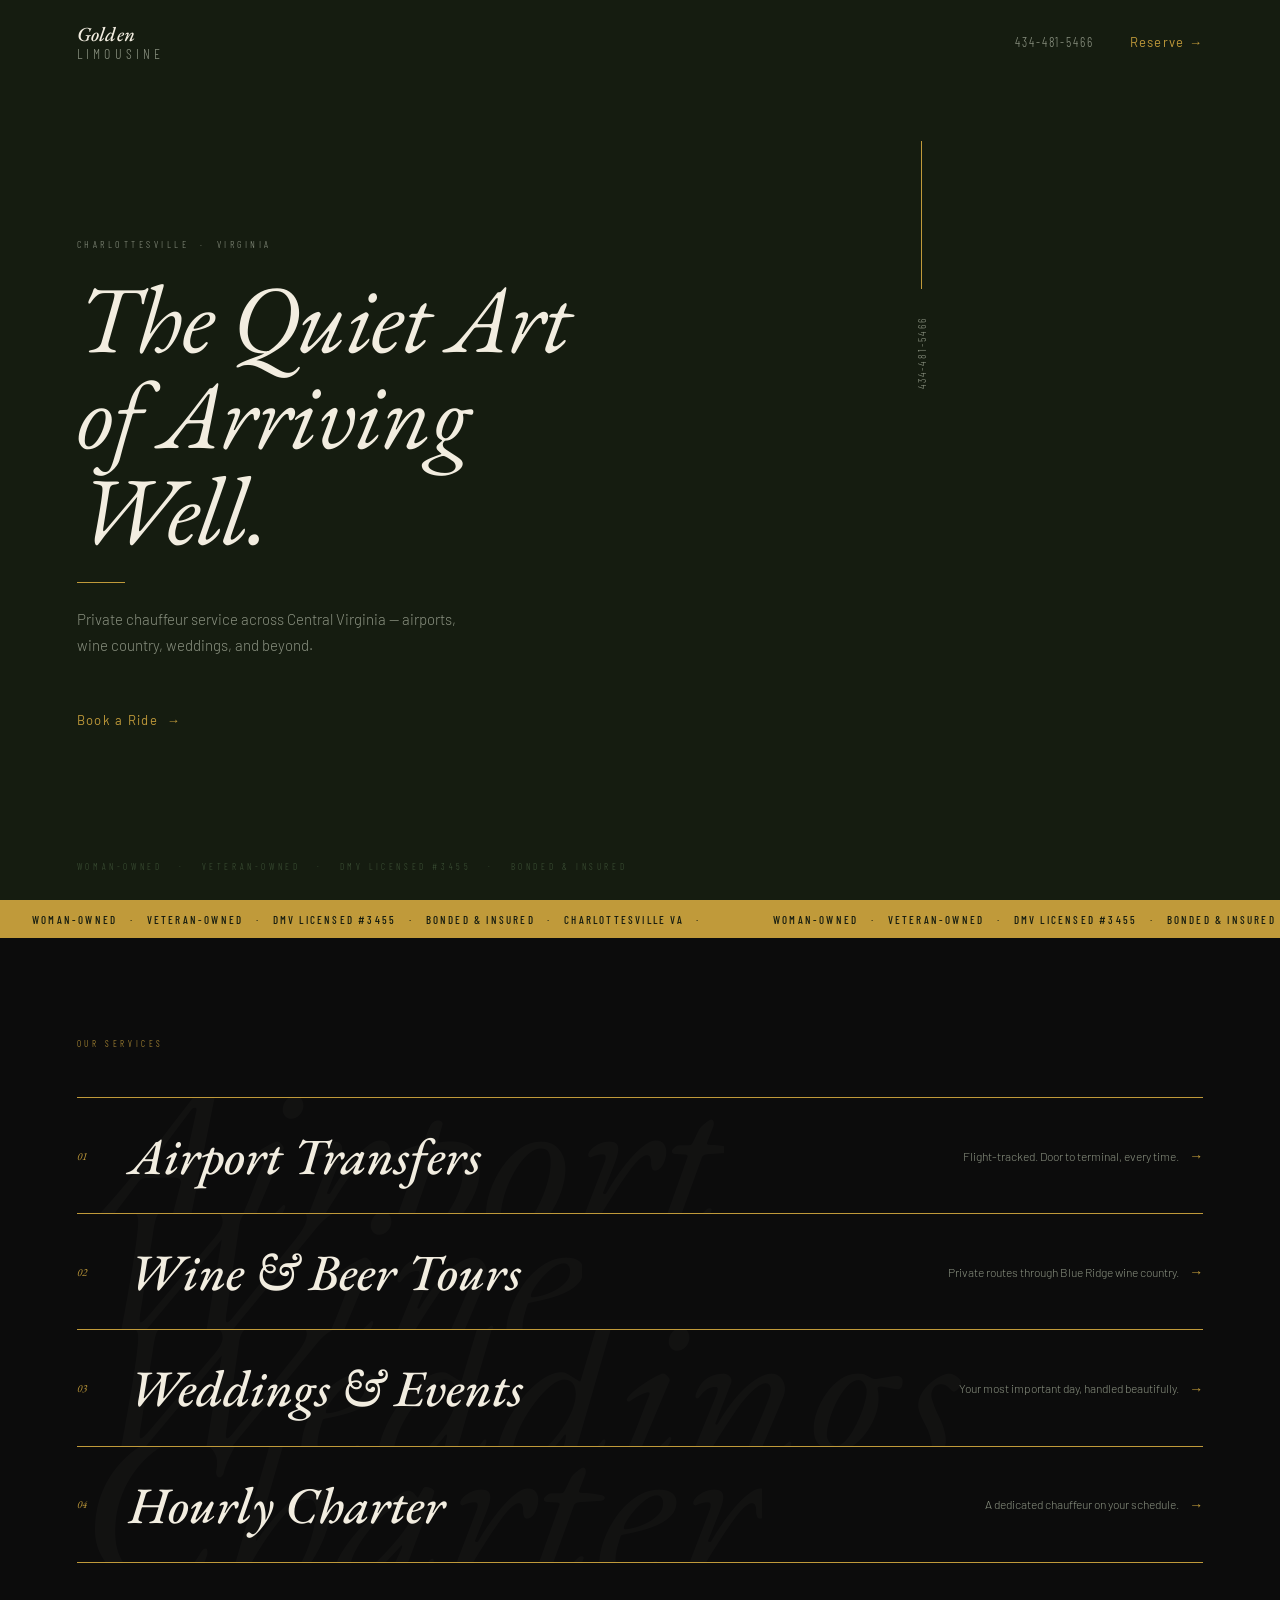
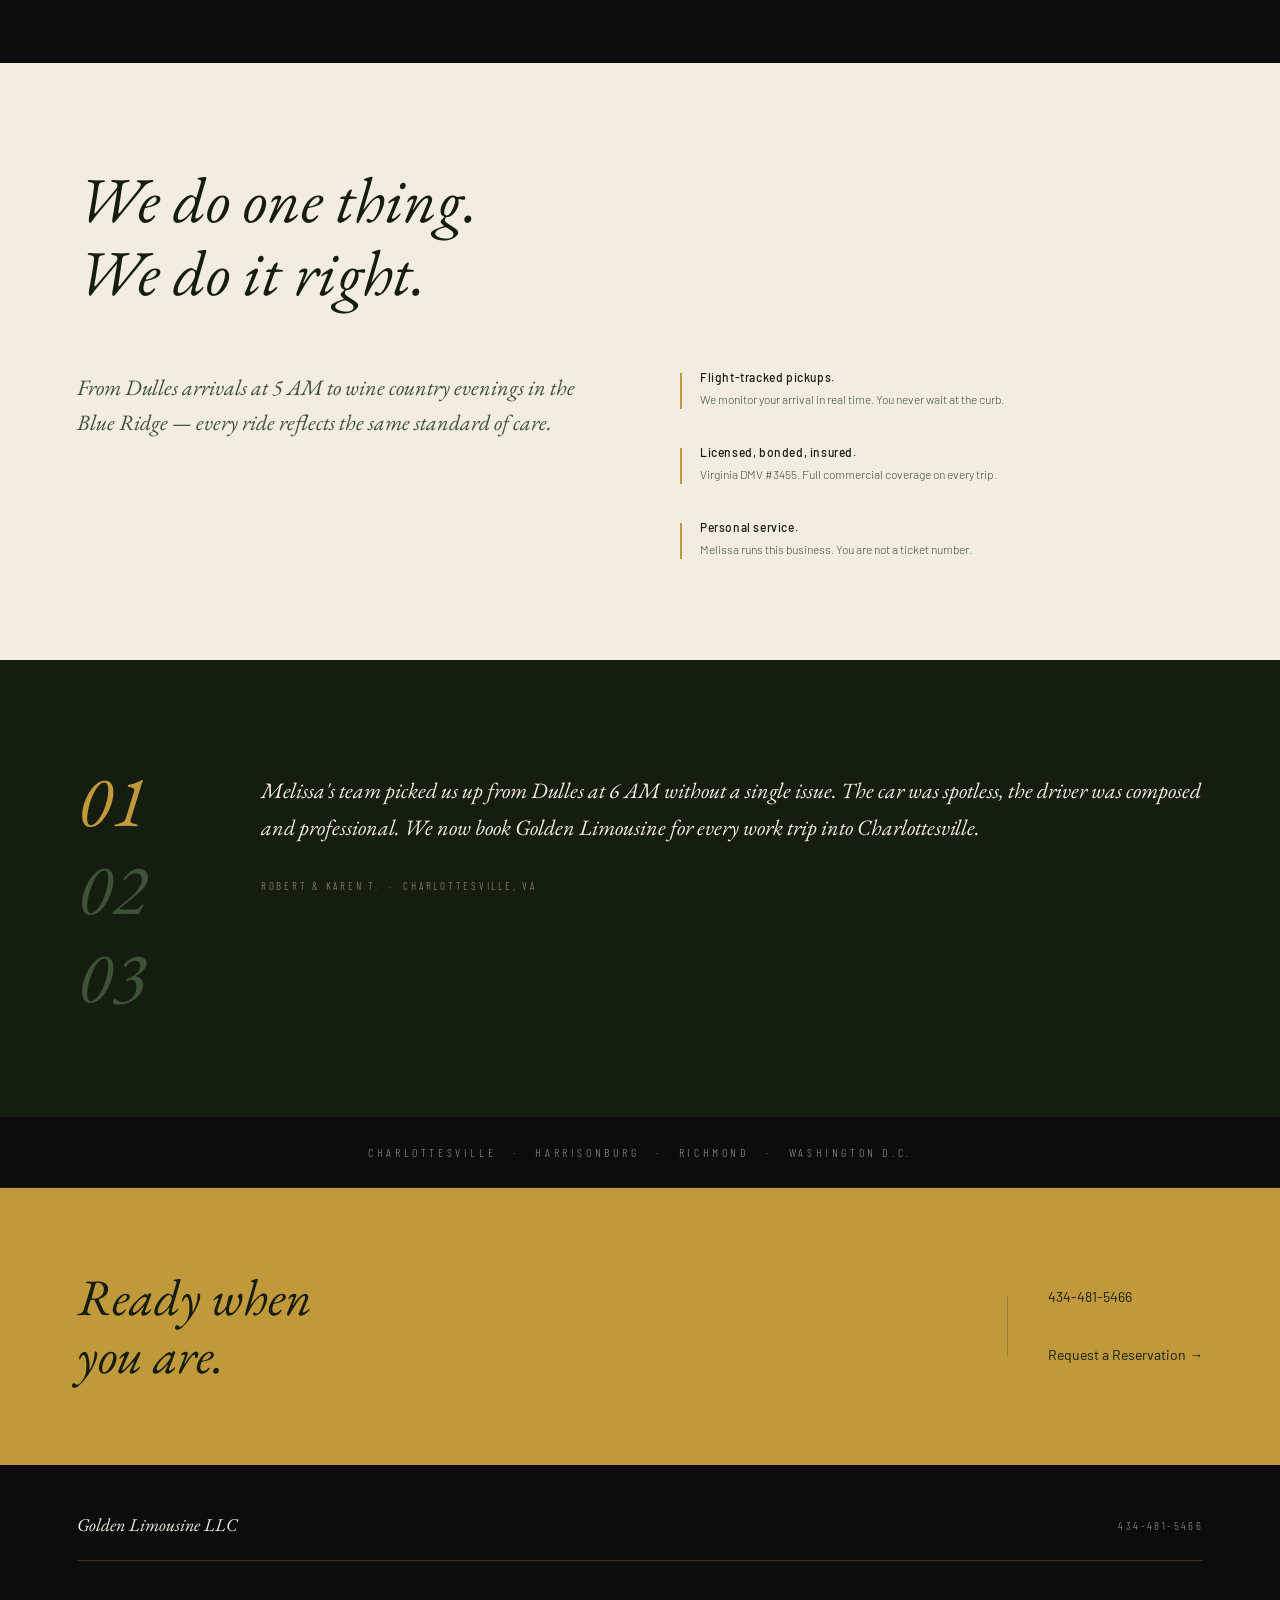
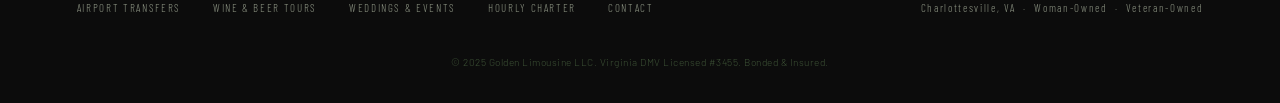
==== index.html @ 9f393f86 "Full redesign v3 - Golden Limousine LLC" ====
<!DOCTYPE html>
<html lang="en">
<head>
  <meta charset="UTF-8" />
  <meta name="viewport" content="width=device-width, initial-scale=1.0" />
  <title>Luxury Limousine & Chauffeur Service Charlottesville VA | Golden Limousine LLC</title>
  <meta name="description" content="Woman-owned, veteran-owned luxury chauffeur service in Charlottesville, VA. Airport transfers, wine tours, weddings & hourly charter. DMV Licensed #3455." />
  <link rel="preconnect" href="https://fonts.googleapis.com" />
  <link rel="preconnect" href="https://fonts.gstatic.com" crossorigin />
  <link href="https://fonts.googleapis.com/css2?family=EB+Garamond:ital,wght@0,400;0,500;1,400;1,500&family=Barlow:wght@300;400;500&family=Barlow+Condensed:wght@300;400;500&display=swap" rel="stylesheet" />
  <link rel="stylesheet" href="styles.css" />
  <script type="application/ld+json">
  {
    "@context": "https://schema.org",
    "@type": ["LocalBusiness", "LimousineService"],
    "name": "Golden Limousine LLC",
    "telephone": "+14344815466",
    "url": "https://thegoldenlimo.com",
    "address": {
      "@type": "PostalAddress",
      "addressLocality": "Charlottesville",
      "addressRegion": "VA",
      "addressCountry": "US"
    },
    "areaServed": ["Charlottesville VA", "Harrisonburg VA", "Richmond VA", "Washington DC"],
    "hasOfferCatalog": {
      "@type": "OfferCatalog",
      "name": "Chauffeur Services",
      "itemListElement": [
        {"@type": "Offer", "itemOffered": {"@type": "Service", "name": "Airport Transfers"}},
        {"@type": "Offer", "itemOffered": {"@type": "Service", "name": "Wine and Beer Tours"}},
        {"@type": "Offer", "itemOffered": {"@type": "Service", "name": "Wedding Transportation"}},
        {"@type": "Offer", "itemOffered": {"@type": "Service", "name": "Hourly Charter"}}
      ]
    },
    "priceRange": "$$",
    "description": "Woman-owned and veteran-owned luxury chauffeur service in Charlottesville, VA. Airport transfers, wine tours, weddings, and hourly charter across Central Virginia.",
    "openingHours": "Mo-Su 00:00-23:59"
  }
  </script>
  <script type="application/ld+json">
  {
    "@context": "https://schema.org",
    "@type": "FAQPage",
    "mainEntity": [
      {
        "@type": "Question",
        "name": "How much does a limo cost from Charlottesville to Dulles?",
        "acceptedAnswer": {
          "@type": "Answer",
          "text": "Golden Limousine offers flat-rate pricing on all airport transfers. Contact us at 434-481-5466 or submit a request online for a custom quote based on your pickup location and destination."
        }
      },
      {
        "@type": "Question",
        "name": "Does Golden Limousine track flights?",
        "acceptedAnswer": {
          "@type": "Answer",
          "text": "Yes. We monitor your flight in real time from departure to landing. If your flight is early, delayed, or rerouted, we adjust your pickup automatically — no call needed."
        }
      },
      {
        "@type": "Question",
        "name": "Is Golden Limousine woman-owned?",
        "acceptedAnswer": {
          "@type": "Answer",
          "text": "Yes. Golden Limousine LLC is owned and operated by Melissa Fielding of Charlottesville, VA. The business is also veteran-owned and holds Virginia DMV license #3455."
        }
      },
      {
        "@type": "Question",
        "name": "What airports does Golden Limousine serve near Charlottesville?",
        "acceptedAnswer": {
          "@type": "Answer",
          "text": "Golden Limousine serves CHO (Charlottesville-Albemarle), IAD (Washington Dulles International), DCA (Ronald Reagan Washington National), RIC (Richmond International), and BWI (Baltimore Washington International)."
        }
      }
    ]
  }
  </script>
</head>
<body>

<!-- NAV -->
<nav class="nav" id="nav">
  <a href="index.html" class="nav-wordmark">
    <span class="nav-word-gold">Golden</span>
    <span class="nav-word-sub">Limousine</span>
  </a>
  <div class="nav-right">
    <a href="tel:4344815466" class="nav-phone">434-481-5466</a>
    <a href="contact.html" class="nav-reserve">Reserve &rarr;</a>
  </div>
  <div class="hamburger" id="hamburger" aria-label="Open menu">
    <span></span><span></span>
  </div>
</nav>

<!-- MOBILE OVERLAY -->
<div class="mobile-overlay" id="mobile-overlay">
  <span class="mobile-close" id="mobile-close">Close</span>
  <div class="mobile-overlay-inner">
    <a href="index.html">Home</a>
    <a href="airport-transfers.html">Airport Transfers</a>
    <a href="wine-beer-tours.html">Wine &amp; Beer Tours</a>
    <a href="wedding-event.html">Weddings &amp; Events</a>
    <a href="hourly-charter.html">Hourly Charter</a>
    <a href="contact.html">Reserve</a>
  </div>
</div>

<!-- HERO -->
<section class="hero">
  <div class="hero-left">
    <p class="hero-eyebrow">Charlottesville &nbsp;&middot;&nbsp; Virginia</p>
    <h1>The Quiet Art<br/>of Arriving Well.</h1>
    <div class="hero-rule"></div>
    <p class="hero-sub">Private chauffeur service across Central Virginia — airports, wine country, weddings, and beyond.</p>
    <a href="contact.html" class="hero-cta">Book a Ride &nbsp;&rarr;</a>
  </div>
  <div class="hero-right">
    <div class="hero-right-line"></div>
    <span class="hero-right-phone">434-481-5466</span>
  </div>
  <div class="hero-bottom-strip">
    <p>Woman-Owned &nbsp;&nbsp;&middot;&nbsp;&nbsp; Veteran-Owned &nbsp;&nbsp;&middot;&nbsp;&nbsp; DMV Licensed #3455 &nbsp;&nbsp;&middot;&nbsp;&nbsp; Bonded &amp; Insured</p>
  </div>
</section>

<!-- MARQUEE -->
<div class="marquee" aria-hidden="true">
  <div class="marquee-track">
    <span>WOMAN-OWNED &nbsp;&nbsp;&middot;&nbsp;&nbsp; VETERAN-OWNED &nbsp;&nbsp;&middot;&nbsp;&nbsp; DMV LICENSED #3455 &nbsp;&nbsp;&middot;&nbsp;&nbsp; BONDED &amp; INSURED &nbsp;&nbsp;&middot;&nbsp;&nbsp; CHARLOTTESVILLE VA &nbsp;&nbsp;&middot;&nbsp;&nbsp;</span>
    <span>WOMAN-OWNED &nbsp;&nbsp;&middot;&nbsp;&nbsp; VETERAN-OWNED &nbsp;&nbsp;&middot;&nbsp;&nbsp; DMV LICENSED #3455 &nbsp;&nbsp;&middot;&nbsp;&nbsp; BONDED &amp; INSURED &nbsp;&nbsp;&middot;&nbsp;&nbsp; CHARLOTTESVILLE VA &nbsp;&nbsp;&middot;&nbsp;&nbsp;</span>
    <span>WOMAN-OWNED &nbsp;&nbsp;&middot;&nbsp;&nbsp; VETERAN-OWNED &nbsp;&nbsp;&middot;&nbsp;&nbsp; DMV LICENSED #3455 &nbsp;&nbsp;&middot;&nbsp;&nbsp; BONDED &amp; INSURED &nbsp;&nbsp;&middot;&nbsp;&nbsp; CHARLOTTESVILLE VA &nbsp;&nbsp;&middot;&nbsp;&nbsp;</span>
    <span>WOMAN-OWNED &nbsp;&nbsp;&middot;&nbsp;&nbsp; VETERAN-OWNED &nbsp;&nbsp;&middot;&nbsp;&nbsp; DMV LICENSED #3455 &nbsp;&nbsp;&middot;&nbsp;&nbsp; BONDED &amp; INSURED &nbsp;&nbsp;&middot;&nbsp;&nbsp; CHARLOTTESVILLE VA &nbsp;&nbsp;&middot;&nbsp;&nbsp;</span>
  </div>
</div>

<!-- SERVICES -->
<section class="services-section">
  <p class="services-label reveal">Our Services</p>
  <div class="services-list">
    <a href="airport-transfers.html" class="service-row reveal">
      <span class="service-watermark" aria-hidden="true">Airport</span>
      <div class="service-row-inner">
        <span class="service-num">01</span>
        <span class="service-name">Airport Transfers</span>
        <div class="service-row-right">
          <span class="service-desc">Flight-tracked. Door to terminal, every time.</span>
          <span class="service-arrow">&rarr;</span>
        </div>
      </div>
    </a>
    <a href="wine-beer-tours.html" class="service-row reveal reveal-d1">
      <span class="service-watermark" aria-hidden="true">Wine</span>
      <div class="service-row-inner">
        <span class="service-num">02</span>
        <span class="service-name">Wine &amp; Beer Tours</span>
        <div class="service-row-right">
          <span class="service-desc">Private routes through Blue Ridge wine country.</span>
          <span class="service-arrow">&rarr;</span>
        </div>
      </div>
    </a>
    <a href="wedding-event.html" class="service-row reveal reveal-d2">
      <span class="service-watermark" aria-hidden="true">Weddings</span>
      <div class="service-row-inner">
        <span class="service-num">03</span>
        <span class="service-name">Weddings &amp; Events</span>
        <div class="service-row-right">
          <span class="service-desc">Your most important day, handled beautifully.</span>
          <span class="service-arrow">&rarr;</span>
        </div>
      </div>
    </a>
    <a href="hourly-charter.html" class="service-row reveal reveal-d3">
      <span class="service-watermark" aria-hidden="true">Charter</span>
      <div class="service-row-inner">
        <span class="service-num">04</span>
        <span class="service-name">Hourly Charter</span>
        <div class="service-row-right">
          <span class="service-desc">A dedicated chauffeur on your schedule.</span>
          <span class="service-arrow">&rarr;</span>
        </div>
      </div>
    </a>
  </div>
</section>

<!-- PHILOSOPHY -->
<section class="philosophy-section">
  <h2 class="philosophy-heading reveal">We do one thing.<br/>We do it right.</h2>
  <div class="philosophy-grid">
    <p class="philosophy-quote reveal">
      From Dulles arrivals at 5 AM to wine country evenings in the Blue Ridge — every ride reflects the same standard of care.
    </p>
    <div class="philosophy-points">
      <div class="philosophy-point reveal">
        <div class="philosophy-point-line"></div>
        <div class="philosophy-point-text">
          <strong>Flight-tracked pickups.</strong>
          <p>We monitor your arrival in real time. You never wait at the curb.</p>
        </div>
      </div>
      <div class="philosophy-point reveal reveal-d1">
        <div class="philosophy-point-line"></div>
        <div class="philosophy-point-text">
          <strong>Licensed, bonded, insured.</strong>
          <p>Virginia DMV #3455. Full commercial coverage on every trip.</p>
        </div>
      </div>
      <div class="philosophy-point reveal reveal-d2">
        <div class="philosophy-point-line"></div>
        <div class="philosophy-point-text">
          <strong>Personal service.</strong>
          <p>Melissa runs this business. You are not a ticket number.</p>
        </div>
      </div>
    </div>
  </div>
</section>

<!-- TESTIMONIALS -->
<section class="testimonials-section">
  <div class="testimonials-inner">
    <div class="testimonials-tabs">
      <span class="t-tab active" data-idx="0">01</span>
      <span class="t-tab" data-idx="1">02</span>
      <span class="t-tab" data-idx="2">03</span>
    </div>
    <div class="testimonials-panel reveal">
      <div class="t-item">
        <p class="t-quote">Melissa's team picked us up from Dulles at 6 AM without a single issue. The car was spotless, the driver was composed and professional. We now book Golden Limousine for every work trip into Charlottesville.</p>
        <span class="t-author">Robert &amp; Karen T. &nbsp;&middot;&nbsp; Charlottesville, VA</span>
      </div>
      <div class="t-item">
        <p class="t-quote">We hired Golden Limousine for our entire wedding day. Every transfer ran exactly on time, the vehicle was immaculate, and Melissa handled every detail personally. Exactly the service our day deserved.</p>
        <span class="t-author">Sarah &amp; James M. &nbsp;&middot;&nbsp; Waynesboro, VA</span>
      </div>
      <div class="t-item">
        <p class="t-quote">Six of us spent a full Saturday touring the Blue Ridge wineries. Private vehicle, no one had to drive, and the route Melissa suggested was perfect. This is exactly how wine country should be experienced.</p>
        <span class="t-author">The Pemberton Group &nbsp;&middot;&nbsp; Richmond, VA</span>
      </div>
    </div>
  </div>
</section>

<!-- AREAS -->
<div class="areas-strip">
  <p>Charlottesville &nbsp;&nbsp;&middot;&nbsp;&nbsp; Harrisonburg &nbsp;&nbsp;&middot;&nbsp;&nbsp; Richmond &nbsp;&nbsp;&middot;&nbsp;&nbsp; Washington D.C.</p>
</div>

<!-- CTA -->
<div class="cta-section">
  <div class="cta-left reveal">
    <h2>Ready when<br/>you are.</h2>
  </div>
  <div class="cta-right reveal reveal-d1">
    <div class="cta-divider"></div>
    <div class="cta-right-links">
      <a href="tel:4344815466">434-481-5466</a>
      <a href="contact.html">Request a Reservation &rarr;</a>
    </div>
  </div>
</div>

<!-- FOOTER -->
<footer class="footer">
  <div class="footer-row-1">
    <a href="index.html" class="footer-wordmark">Golden Limousine LLC</a>
    <a href="tel:4344815466" class="footer-phone">434-481-5466</a>
  </div>
  <hr class="footer-hr" />
  <div class="footer-row-2">
    <nav class="footer-nav-links">
      <a href="airport-transfers.html">Airport Transfers</a>
      <a href="wine-beer-tours.html">Wine &amp; Beer Tours</a>
      <a href="wedding-event.html">Weddings &amp; Events</a>
      <a href="hourly-charter.html">Hourly Charter</a>
      <a href="contact.html">Contact</a>
    </nav>
    <span class="footer-cred">Charlottesville, VA &nbsp;&middot;&nbsp; Woman-Owned &nbsp;&middot;&nbsp; Veteran-Owned</span>
  </div>
  <div class="footer-row-3">
    <p>&copy; 2025 Golden Limousine LLC. Virginia DMV Licensed #3455. Bonded &amp; Insured.</p>
  </div>
</footer>

<script src="script.js"></script>
</body>
</html>
---- styles.css ----
@import url('https://fonts.googleapis.com/css2?family=EB+Garamond:ital,wght@0,400;0,500;1,400;1,500&family=Barlow:wght@300;400;500&family=Barlow+Condensed:wght@300;400;500&display=swap');

/* ─── Variables ─── */
:root {
  --forest: #151C10;
  --ink:    #0C0C0C;
  --cream:  #F2EDE0;
  --gold:   #C09A3A;
  --sage:   #3D5236;
  --mist:   #8A9180;
  --white:  #FAFAF7;
}

/* ─── Reset ─── */
*, *::before, *::after { box-sizing: border-box; margin: 0; padding: 0; }
html { font-size: 16px; scroll-behavior: smooth; }
body {
  background: var(--ink);
  color: var(--cream);
  font-family: 'Barlow', sans-serif;
  font-weight: 300;
  -webkit-font-smoothing: antialiased;
  overflow-x: hidden;
}
a { color: inherit; text-decoration: none; }
ul { list-style: none; }

/* ─── NAV ─── */
.nav {
  position: fixed;
  top: 0; left: 0; right: 0;
  z-index: 900;
  display: flex;
  align-items: center;
  justify-content: space-between;
  padding: 20px 6vw;
  background: transparent;
  transition: background 0.4s ease, box-shadow 0.4s ease;
}
.nav.scrolled {
  background: var(--forest);
  box-shadow: 0 1px 0 rgba(192,154,58,0.2);
}
.nav-wordmark {
  display: flex;
  flex-direction: column;
  line-height: 1;
  gap: 3px;
}
.nav-word-gold {
  font-family: 'EB Garamond', serif;
  font-style: italic;
  font-weight: 500;
  font-size: 20px;
  color: var(--cream);
  letter-spacing: 0.01em;
}
.nav-word-sub {
  font-family: 'Barlow Condensed', sans-serif;
  font-weight: 300;
  font-size: 14px;
  letter-spacing: 0.3em;
  color: var(--mist);
  text-transform: uppercase;
}
.nav-right {
  display: flex;
  align-items: center;
  gap: 36px;
}
.nav-phone {
  font-family: 'Barlow Condensed', sans-serif;
  font-weight: 300;
  font-size: 13px;
  letter-spacing: 0.15em;
  color: var(--mist);
  transition: color 0.3s;
}
.nav-phone:hover { color: var(--cream); }
.nav-reserve {
  font-family: 'Barlow', sans-serif;
  font-weight: 400;
  font-size: 13px;
  letter-spacing: 0.1em;
  color: var(--gold);
  transition: opacity 0.3s;
  min-height: 44px;
  display: flex;
  align-items: center;
}
.nav-reserve:hover { opacity: 0.75; }

/* Hamburger — 2 lines */
.hamburger {
  display: none;
  flex-direction: column;
  gap: 8px;
  cursor: pointer;
  width: 28px;
  padding: 10px 0;
}
.hamburger span {
  display: block;
  height: 1px;
  width: 28px;
  background: var(--gold);
  transition: all 0.4s ease;
}
.hamburger.open span:nth-child(1) { transform: translateY(4.5px) rotate(45deg); }
.hamburger.open span:nth-child(2) { transform: translateY(-4.5px) rotate(-45deg); }

/* Mobile overlay */
.mobile-overlay {
  display: none;
  position: fixed;
  inset: 0;
  background: var(--forest);
  z-index: 800;
  align-items: center;
  padding-left: 10%;
  opacity: 0;
  pointer-events: none;
  transition: opacity 0.4s ease;
}
.mobile-overlay.open {
  opacity: 1;
  pointer-events: all;
}
.mobile-overlay-inner {
  position: relative;
  display: flex;
  flex-direction: column;
  gap: 32px;
}
.mobile-overlay-inner::before {
  content: '';
  position: absolute;
  left: -24px;
  top: 0;
  width: 1px;
  height: 120px;
  background: var(--gold);
}
.mobile-overlay a {
  font-family: 'EB Garamond', serif;
  font-style: italic;
  font-weight: 400;
  font-size: 42px;
  color: var(--cream);
  line-height: 1;
  transition: color 0.3s;
  min-height: 44px;
  display: flex;
  align-items: center;
}
.mobile-overlay a:hover { color: var(--gold); }
.mobile-close {
  position: absolute;
  top: 24px;
  right: 6vw;
  font-family: 'Barlow Condensed', sans-serif;
  font-weight: 300;
  font-size: 11px;
  letter-spacing: 0.3em;
  color: var(--mist);
  text-transform: uppercase;
  cursor: pointer;
  transition: color 0.3s;
  min-height: 44px;
  display: flex;
  align-items: center;
  z-index: 1;
}
.mobile-close:hover { color: var(--cream); }

/* ─── HERO ─── */
.hero {
  display: grid;
  grid-template-columns: 1fr 1fr;
  grid-template-rows: 1fr auto 1fr;
  height: 100vh;
  padding: 0 6vw;
  background: var(--forest);
}

.hero-left {
  grid-column: 1;
  grid-row: 1 / 4;
  display: flex;
  flex-direction: column;
  justify-content: center;
  padding-top: 80px;
}
.hero-eyebrow {
  font-family: 'Barlow Condensed', sans-serif;
  font-weight: 300;
  font-size: 10px;
  letter-spacing: 0.35em;
  color: var(--mist);
  text-transform: uppercase;
  margin-bottom: 20px;
}
.hero h1 {
  font-family: 'EB Garamond', serif;
  font-style: italic;
  font-weight: 400;
  font-size: clamp(52px, 8vw, 96px);
  color: var(--cream);
  line-height: 1.0;
  letter-spacing: -0.01em;
}
.hero-rule {
  width: 48px;
  height: 1px;
  background: var(--gold);
  margin: 24px 0;
}
.hero-sub {
  font-family: 'Barlow', sans-serif;
  font-weight: 300;
  font-size: 15px;
  color: var(--mist);
  line-height: 1.7;
  max-width: 400px;
  margin-bottom: 40px;
}
.hero-cta {
  font-family: 'Barlow', sans-serif;
  font-weight: 400;
  font-size: 13px;
  color: var(--gold);
  letter-spacing: 0.1em;
  transition: opacity 0.3s;
  min-height: 44px;
  display: inline-flex;
  align-items: center;
  width: fit-content;
}
.hero-cta:hover { opacity: 0.7; }

.hero-right {
  grid-column: 2;
  grid-row: 1 / 3;
  display: flex;
  flex-direction: column;
  align-items: center;
  justify-content: center;
  gap: 28px;
  padding-top: 80px;
}
.hero-right-line {
  width: 1px;
  height: 40%;
  background: var(--gold);
  flex-shrink: 0;
}
.hero-right-phone {
  writing-mode: vertical-rl;
  transform: rotate(180deg);
  font-family: 'Barlow Condensed', sans-serif;
  font-weight: 300;
  font-size: 11px;
  letter-spacing: 0.2em;
  color: var(--mist);
}

.hero-bottom-strip {
  grid-column: 1 / 3;
  grid-row: 3;
  display: flex;
  align-items: flex-end;
  padding-bottom: 28px;
}
.hero-bottom-strip p {
  font-family: 'Barlow Condensed', sans-serif;
  font-weight: 300;
  font-size: 9px;
  letter-spacing: 0.4em;
  color: var(--sage);
  text-transform: uppercase;
}

/* ─── MARQUEE ─── */
.marquee {
  background: var(--gold);
  height: 38px;
  overflow: hidden;
  display: flex;
  align-items: center;
}
.marquee-track {
  display: flex;
  animation: marquee 22s linear infinite;
  width: max-content;
  align-items: center;
}
@keyframes marquee {
  from { transform: translateX(0); }
  to   { transform: translateX(-50%); }
}
.marquee-track span {
  font-family: 'Barlow Condensed', sans-serif;
  font-weight: 500;
  font-size: 11px;
  letter-spacing: 0.2em;
  color: var(--forest);
  white-space: nowrap;
  padding: 0 32px;
}

/* ─── SERVICES SECTION ─── */
.services-section {
  background: var(--ink);
  padding: 100px 6vw;
  position: relative;
}
.services-label {
  font-family: 'Barlow Condensed', sans-serif;
  font-weight: 300;
  font-size: 9px;
  letter-spacing: 0.4em;
  color: var(--gold);
  text-transform: uppercase;
  margin-bottom: 48px;
}
.services-list {
  position: relative;
}
.service-row {
  display: flex;
  align-items: center;
  gap: 32px;
  padding: 32px 0;
  border-top: 1px solid var(--gold);
  position: relative;
  overflow: hidden;
  cursor: pointer;
  text-decoration: none;
  transition: background 0.3s ease;
}
.service-row:last-child { border-bottom: 1px solid var(--gold); }
.service-row:hover { background: rgba(192,154,58,0.04); }
.service-row:hover .service-name { transform: translateX(8px); }

.service-watermark {
  position: absolute;
  left: 0;
  top: 50%;
  transform: translateY(-50%);
  font-family: 'EB Garamond', serif;
  font-style: italic;
  font-size: 18vw;
  color: var(--cream);
  opacity: 0.025;
  pointer-events: none;
  z-index: 0;
  white-space: nowrap;
  overflow: hidden;
  line-height: 1;
  user-select: none;
}
.service-row-inner {
  display: flex;
  align-items: center;
  gap: 32px;
  width: 100%;
  position: relative;
  z-index: 1;
}
.service-num {
  font-family: 'EB Garamond', serif;
  font-style: italic;
  font-weight: 400;
  font-size: 11px;
  color: var(--gold);
  flex-shrink: 0;
  width: 20px;
}
.service-name {
  font-family: 'EB Garamond', serif;
  font-style: italic;
  font-weight: 500;
  font-size: clamp(28px, 4vw, 52px);
  color: var(--cream);
  flex: 1;
  transition: transform 0.3s ease;
  line-height: 1;
}
.service-row-right {
  display: flex;
  align-items: center;
  gap: 10px;
  flex-shrink: 0;
  max-width: 260px;
}
.service-desc {
  font-family: 'Barlow', sans-serif;
  font-weight: 300;
  font-size: 12px;
  color: var(--mist);
  line-height: 1.5;
  text-align: right;
}
.service-arrow {
  color: var(--gold);
  font-size: 14px;
  flex-shrink: 0;
}

/* ─── PHILOSOPHY ─── */
.philosophy-section {
  background: var(--cream);
  padding: 100px 6vw;
}
.philosophy-heading {
  font-family: 'EB Garamond', serif;
  font-style: italic;
  font-weight: 400;
  font-size: clamp(36px, 5vw, 64px);
  color: var(--forest);
  line-height: 1.15;
  margin-bottom: 60px;
}
.philosophy-grid {
  display: grid;
  grid-template-columns: 1fr 1fr;
  gap: 80px;
  align-items: start;
}
.philosophy-quote {
  font-family: 'EB Garamond', serif;
  font-style: italic;
  font-weight: 400;
  font-size: 22px;
  color: var(--sage);
  line-height: 1.6;
}
.philosophy-points {
  display: flex;
  flex-direction: column;
  gap: 36px;
}
.philosophy-point {
  display: flex;
  gap: 18px;
  align-items: flex-start;
}
.philosophy-point-line {
  width: 2px;
  height: 36px;
  background: var(--gold);
  flex-shrink: 0;
  margin-top: 3px;
}
.philosophy-point-text strong {
  display: block;
  font-family: 'Barlow', sans-serif;
  font-weight: 500;
  font-size: 12px;
  letter-spacing: 0.05em;
  color: var(--forest);
  margin-bottom: 6px;
}
.philosophy-point-text p {
  font-family: 'Barlow', sans-serif;
  font-weight: 300;
  font-size: 12px;
  color: var(--sage);
  line-height: 1.6;
}

/* ─── TESTIMONIALS ─── */
.testimonials-section {
  background: var(--forest);
  padding: 100px 6vw;
}
.testimonials-inner {
  display: grid;
  grid-template-columns: 120px 1fr;
  gap: 64px;
  align-items: start;
}
.testimonials-tabs {
  display: flex;
  flex-direction: column;
  gap: 8px;
}
.t-tab {
  font-family: 'EB Garamond', serif;
  font-style: italic;
  font-weight: 400;
  font-size: 72px;
  color: var(--sage);
  line-height: 1;
  cursor: pointer;
  transition: color 0.3s ease;
  padding: 4px 0;
  min-height: 44px;
  display: flex;
  align-items: center;
}
.t-tab.active { color: var(--gold); }
.t-tab:hover { color: var(--gold); }
.testimonials-panel {
  padding-top: 12px;
}
.t-item {
  display: none;
  opacity: 0;
  transition: opacity 0.5s ease;
}
.t-item.active {
  display: block;
  opacity: 1;
}
.t-quote {
  font-family: 'EB Garamond', serif;
  font-style: italic;
  font-weight: 400;
  font-size: 22px;
  color: var(--cream);
  line-height: 1.7;
  margin-bottom: 28px;
}
.t-author {
  font-family: 'Barlow Condensed', sans-serif;
  font-weight: 300;
  font-size: 11px;
  letter-spacing: 0.25em;
  color: var(--mist);
  text-transform: uppercase;
}

/* ─── AREAS STRIP ─── */
.areas-strip {
  background: var(--ink);
  padding: 28px 0;
  text-align: center;
  border-top: 1px solid rgba(192,154,58,0.1);
  border-bottom: 1px solid rgba(192,154,58,0.1);
}
.areas-strip p {
  font-family: 'Barlow Condensed', sans-serif;
  font-weight: 300;
  font-size: 12px;
  letter-spacing: 0.3em;
  color: var(--mist);
  text-transform: uppercase;
}

/* ─── CTA SECTION ─── */
.cta-section {
  background: var(--gold);
  padding: 80px 6vw;
  display: flex;
  align-items: center;
  justify-content: space-between;
  gap: 60px;
}
.cta-left h2 {
  font-family: 'EB Garamond', serif;
  font-style: italic;
  font-weight: 400;
  font-size: clamp(32px, 4vw, 56px);
  color: var(--forest);
  line-height: 1.15;
}
.cta-right {
  display: flex;
  align-items: center;
  gap: 40px;
  flex-shrink: 0;
}
.cta-divider {
  width: 1px;
  height: 60px;
  background: var(--forest);
  opacity: 0.2;
  flex-shrink: 0;
}
.cta-right-links {
  display: flex;
  flex-direction: column;
  gap: 14px;
}
.cta-right-links a {
  font-family: 'Barlow', sans-serif;
  font-weight: 400;
  font-size: 14px;
  color: var(--forest);
  line-height: 1;
  transition: opacity 0.3s;
  min-height: 44px;
  display: flex;
  align-items: center;
}
.cta-right-links a:hover { opacity: 0.65; }

/* ─── FOOTER ─── */
.footer {
  background: var(--ink);
  padding: 48px 6vw 32px;
}
.footer-row-1 {
  display: flex;
  align-items: center;
  justify-content: space-between;
  margin-bottom: 24px;
}
.footer-wordmark {
  font-family: 'EB Garamond', serif;
  font-style: italic;
  font-weight: 400;
  font-size: 18px;
  color: var(--cream);
}
.footer-phone {
  font-family: 'Barlow Condensed', sans-serif;
  font-weight: 300;
  font-size: 12px;
  letter-spacing: 0.2em;
  color: var(--mist);
  transition: color 0.3s;
}
.footer-phone:hover { color: var(--cream); }
.footer-hr {
  border: none;
  border-top: 1px solid rgba(192,154,58,0.25);
  margin-bottom: 24px;
}
.footer-row-2 {
  display: flex;
  align-items: center;
  justify-content: space-between;
  margin-bottom: 24px;
  flex-wrap: wrap;
  gap: 16px;
}
.footer-nav-links {
  display: flex;
  gap: 32px;
  flex-wrap: wrap;
}
.footer-nav-links a {
  font-family: 'Barlow Condensed', sans-serif;
  font-weight: 300;
  font-size: 11px;
  letter-spacing: 0.15em;
  color: var(--mist);
  text-transform: uppercase;
  transition: color 0.3s;
  min-height: 44px;
  display: flex;
  align-items: center;
}
.footer-nav-links a:hover { color: var(--cream); }
.footer-cred {
  font-family: 'Barlow Condensed', sans-serif;
  font-weight: 300;
  font-size: 11px;
  letter-spacing: 0.15em;
  color: var(--mist);
  text-align: right;
}
.footer-row-3 {
  text-align: center;
}
.footer-row-3 p {
  font-family: 'Barlow', sans-serif;
  font-weight: 300;
  font-size: 10px;
  color: var(--sage);
  letter-spacing: 0.05em;
  line-height: 1.8;
}

/* ─── SCROLL REVEAL ─── */
.reveal {
  opacity: 0;
  transform: translateY(24px);
  transition: opacity 0.7s ease, transform 0.7s ease;
}
.reveal.visible {
  opacity: 1;
  transform: translateY(0);
}
.reveal-d1 { transition-delay: 0.1s; }
.reveal-d2 { transition-delay: 0.2s; }
.reveal-d3 { transition-delay: 0.3s; }

/* ─── PAGE HERO (interior pages) ─── */
.page-hero {
  background: var(--forest);
  height: 50vh;
  min-height: 360px;
  display: flex;
  align-items: flex-end;
  padding: 0 6vw 64px;
  position: relative;
  overflow: hidden;
}
.page-hero::after {
  content: '';
  position: absolute;
  bottom: 0;
  left: 6vw;
  width: 48px;
  height: 1px;
  background: var(--gold);
}
.page-hero-inner {
  position: relative;
  z-index: 1;
}
.page-hero-eyebrow {
  font-family: 'Barlow Condensed', sans-serif;
  font-weight: 300;
  font-size: 10px;
  letter-spacing: 0.35em;
  color: var(--gold);
  text-transform: uppercase;
  margin-bottom: 16px;
}
.page-hero h1 {
  font-family: 'EB Garamond', serif;
  font-style: italic;
  font-weight: 400;
  font-size: clamp(42px, 6vw, 80px);
  color: var(--cream);
  line-height: 1.05;
  max-width: 780px;
}

/* ─── INTERIOR BODY ─── */
.interior-body {
  background: var(--white);
  padding: 80px 6vw;
}
.interior-grid {
  display: grid;
  grid-template-columns: 1fr 340px;
  gap: 80px;
  align-items: start;
}
.interior-content h2 {
  font-family: 'EB Garamond', serif;
  font-style: italic;
  font-weight: 400;
  font-size: clamp(28px, 3vw, 40px);
  color: var(--forest);
  margin-bottom: 24px;
  line-height: 1.2;
}
.interior-content p {
  font-family: 'Barlow', sans-serif;
  font-weight: 300;
  font-size: 15px;
  color: var(--sage);
  line-height: 1.8;
  margin-bottom: 20px;
}
.interior-content ul {
  margin-top: 28px;
  display: flex;
  flex-direction: column;
  gap: 0;
}
.interior-content ul li {
  font-family: 'Barlow', sans-serif;
  font-weight: 300;
  font-size: 14px;
  color: var(--sage);
  line-height: 1.7;
  padding: 12px 0;
  border-bottom: 1px solid rgba(61,82,54,0.12);
  padding-left: 16px;
  position: relative;
}
.interior-content ul li::before {
  content: '—';
  color: var(--gold);
  position: absolute;
  left: 0;
  font-size: 12px;
}

/* Inquiry box */
.inquiry-box {
  border-left: 2px solid var(--gold);
  padding: 36px 32px;
  background: var(--forest);
  position: sticky;
  top: 100px;
}
.inquiry-box-label {
  font-family: 'Barlow Condensed', sans-serif;
  font-weight: 300;
  font-size: 9px;
  letter-spacing: 0.4em;
  color: var(--gold);
  text-transform: uppercase;
  margin-bottom: 20px;
}
.inquiry-box h3 {
  font-family: 'EB Garamond', serif;
  font-style: italic;
  font-weight: 400;
  font-size: 28px;
  color: var(--cream);
  line-height: 1.25;
  margin-bottom: 16px;
}
.inquiry-box p {
  font-family: 'Barlow', sans-serif;
  font-weight: 300;
  font-size: 13px;
  color: var(--mist);
  line-height: 1.7;
  margin-bottom: 28px;
}
.inquiry-phone {
  display: block;
  font-family: 'EB Garamond', serif;
  font-style: italic;
  font-size: 22px;
  color: var(--cream);
  margin-bottom: 16px;
  transition: color 0.3s;
}
.inquiry-phone:hover { color: var(--gold); }
.inquiry-link {
  display: inline-block;
  font-family: 'Barlow Condensed', sans-serif;
  font-weight: 400;
  font-size: 11px;
  letter-spacing: 0.25em;
  text-transform: uppercase;
  color: var(--gold);
  transition: opacity 0.3s;
  min-height: 44px;
  line-height: 44px;
}
.inquiry-link:hover { opacity: 0.7; }

/* ─── AIRPORTS TABLE ─── */
.airports-table {
  margin-top: 40px;
  width: 100%;
}
.airports-table-header {
  font-family: 'Barlow Condensed', sans-serif;
  font-weight: 300;
  font-size: 9px;
  letter-spacing: 0.4em;
  text-transform: uppercase;
  color: var(--gold);
  margin-bottom: 16px;
}
.airport-row {
  display: flex;
  align-items: baseline;
  gap: 20px;
  padding: 14px 0;
  border-bottom: 1px solid rgba(61,82,54,0.12);
}
.airport-code {
  font-family: 'Barlow Condensed', sans-serif;
  font-weight: 500;
  font-size: 15px;
  color: var(--forest);
  flex-shrink: 0;
  width: 44px;
  letter-spacing: 0.08em;
}
.airport-name {
  font-family: 'Barlow', sans-serif;
  font-weight: 400;
  font-size: 14px;
  color: var(--sage);
  flex: 1;
}
.airport-note {
  font-family: 'Barlow', sans-serif;
  font-weight: 300;
  font-size: 12px;
  color: var(--mist);
  text-align: right;
}

/* ─── CONTACT PAGE ─── */
.contact-page {
  background: var(--ink);
  padding: 120px 6vw 80px;
  min-height: 100vh;
  display: grid;
  grid-template-columns: 1fr 1.1fr;
  gap: 100px;
  align-items: start;
}
.contact-left h1 {
  font-family: 'EB Garamond', serif;
  font-style: italic;
  font-weight: 500;
  font-size: clamp(32px, 4vw, 56px);
  color: var(--cream);
  line-height: 1.2;
  margin-bottom: 28px;
}
.contact-phone-block {
  margin-bottom: 12px;
}
.contact-phone-num {
  font-family: 'EB Garamond', serif;
  font-style: italic;
  font-size: 28px;
  color: var(--cream);
  display: block;
  margin-bottom: 8px;
  transition: color 0.3s;
}
.contact-phone-num:hover { color: var(--gold); }
.contact-response {
  font-family: 'Barlow', sans-serif;
  font-weight: 300;
  font-size: 13px;
  color: var(--mist);
  line-height: 1.7;
  max-width: 340px;
}
.contact-details-block {
  margin-top: 48px;
  display: flex;
  flex-direction: column;
  gap: 24px;
}
.contact-detail-item strong {
  display: block;
  font-family: 'Barlow Condensed', sans-serif;
  font-weight: 400;
  font-size: 9px;
  letter-spacing: 0.35em;
  text-transform: uppercase;
  color: var(--gold);
  margin-bottom: 6px;
}
.contact-detail-item span {
  font-family: 'Barlow', sans-serif;
  font-weight: 300;
  font-size: 13px;
  color: var(--mist);
  line-height: 1.6;
}

/* Form */
.contact-form-wrap {
  padding-top: 8px;
}
.form-label-eyebrow {
  font-family: 'Barlow Condensed', sans-serif;
  font-weight: 300;
  font-size: 9px;
  letter-spacing: 0.4em;
  text-transform: uppercase;
  color: var(--gold);
  margin-bottom: 40px;
  display: block;
}
.form-group {
  margin-bottom: 28px;
}
.form-group label {
  display: block;
  font-family: 'Barlow Condensed', sans-serif;
  font-weight: 300;
  font-size: 9px;
  letter-spacing: 0.3em;
  text-transform: uppercase;
  color: var(--mist);
  margin-bottom: 10px;
}
.form-field {
  background: transparent;
  border: none;
  border-bottom: 1px solid rgba(138,145,128,0.4);
  color: var(--cream);
  font-family: 'Barlow', sans-serif;
  font-weight: 300;
  font-size: 14px;
  padding: 12px 0;
  width: 100%;
  outline: none;
  transition: border-color 0.3s ease;
  -webkit-appearance: none;
  appearance: none;
  border-radius: 0;
}
.form-field:focus { border-bottom-color: var(--gold); }
.form-field::placeholder { color: rgba(138,145,128,0.4); }
select.form-field {
  background-image: url("data:image/svg+xml,%3Csvg xmlns='http://www.w3.org/2000/svg' width='10' height='6' viewBox='0 0 10 6'%3E%3Cpath d='M1 1l4 4 4-4' stroke='%238A9180' stroke-width='1' fill='none'/%3E%3C/svg%3E");
  background-repeat: no-repeat;
  background-position: right 2px center;
  padding-right: 24px;
  cursor: pointer;
}
select.form-field option { background: var(--ink); }
textarea.form-field { resize: none; height: 90px; }
.form-row {
  display: grid;
  grid-template-columns: 1fr 1fr;
  gap: 24px;
}
.form-submit {
  background: var(--gold);
  color: var(--forest);
  font-family: 'Barlow Condensed', sans-serif;
  font-weight: 500;
  font-size: 12px;
  letter-spacing: 0.3em;
  text-transform: uppercase;
  padding: 14px 40px;
  border: none;
  cursor: pointer;
  transition: opacity 0.3s;
  margin-top: 12px;
  min-height: 44px;
}
.form-submit:hover { opacity: 0.85; }
.form-msg {
  margin-top: 20px;
  font-family: 'Barlow', sans-serif;
  font-weight: 300;
  font-size: 13px;
  display: none;
  line-height: 1.6;
}
.form-msg.success { color: var(--gold); display: block; }
.form-msg.error   { color: #c97; display: block; }

/* ─── RESPONSIVE ─── */
@media (max-width: 768px) {
  .nav { padding: 18px 20px; }
  .nav-phone { display: none; }
  .nav-reserve { display: none; }
  .hamburger { display: flex; }

  /* Hero */
  .hero {
    grid-template-columns: 1fr;
    grid-template-rows: auto auto;
    height: auto;
    min-height: 100svh;
    padding: 100px 20px 40px;
    align-items: start;
  }
  .hero-left {
    grid-column: 1;
    grid-row: 1;
    justify-content: flex-start;
    padding-top: 0;
  }
  .hero h1 { font-size: 48px; }
  .hero-right { display: none; }
  .hero-bottom-strip {
    grid-column: 1;
    grid-row: 2;
    padding-bottom: 0;
    padding-top: 40px;
    justify-content: center;
    text-align: center;
  }
  .hero-bottom-strip p { text-align: center; line-height: 2.2; }

  /* Services */
  .services-section { padding: 56px 20px; }
  .service-watermark { display: none; }
  .service-row-inner { flex-wrap: wrap; gap: 8px; }
  .service-name { font-size: 28px; width: 100%; }
  .service-row-right { max-width: none; justify-content: flex-start; }
  .service-desc { text-align: left; }

  /* Philosophy */
  .philosophy-section { padding: 56px 20px; }
  .philosophy-grid { grid-template-columns: 1fr; gap: 48px; }

  /* Testimonials */
  .testimonials-section { padding: 56px 20px; }
  .testimonials-inner {
    grid-template-columns: 1fr;
    gap: 36px;
  }
  .testimonials-tabs {
    flex-direction: row;
    gap: 24px;
  }
  .t-tab { font-size: 48px; }
  .t-quote { font-size: 18px; }

  /* CTA */
  .cta-section {
    flex-direction: column;
    align-items: flex-start;
    padding: 56px 20px;
    gap: 36px;
  }
  .cta-right {
    flex-direction: column;
    align-items: flex-start;
    gap: 0;
  }
  .cta-divider { display: none; }

  /* Footer */
  .footer { padding: 48px 20px 32px; }
  .footer-row-1 { flex-direction: column; align-items: flex-start; gap: 12px; }
  .footer-row-2 { flex-direction: column; align-items: flex-start; }
  .footer-cred { text-align: left; }
  .footer-nav-links { flex-direction: column; gap: 0; }

  /* Page hero */
  .page-hero { padding: 100px 20px 48px; height: auto; min-height: 40vh; }

  /* Interior */
  .interior-body { padding: 56px 20px; }
  .interior-grid { grid-template-columns: 1fr; gap: 48px; }
  .inquiry-box { position: static; }

  /* Contact */
  .contact-page {
    grid-template-columns: 1fr;
    padding: 100px 20px 60px;
    gap: 56px;
  }
  .form-row { grid-template-columns: 1fr; }

  /* General */
  body { line-height: 1.65; }
  section, .philosophy-section, .testimonials-section { padding-top: 56px; padding-bottom: 56px; }
}
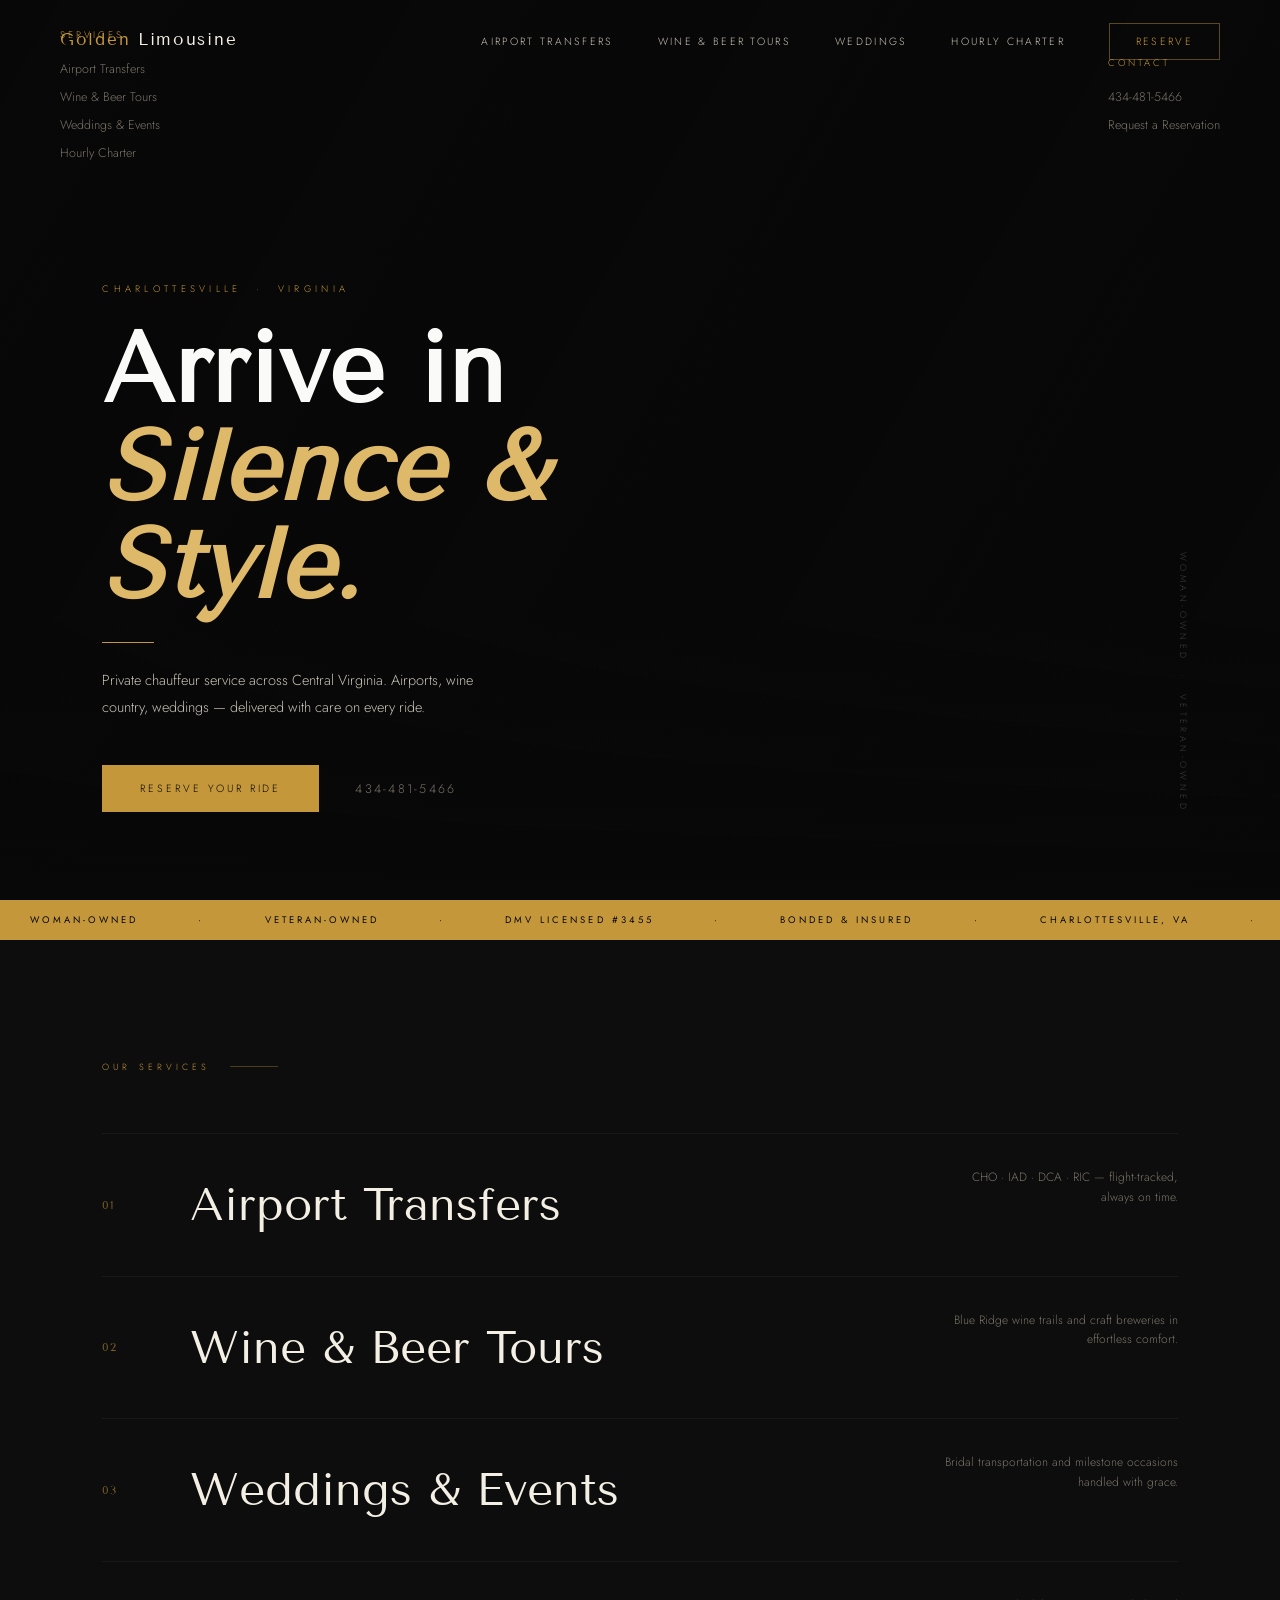
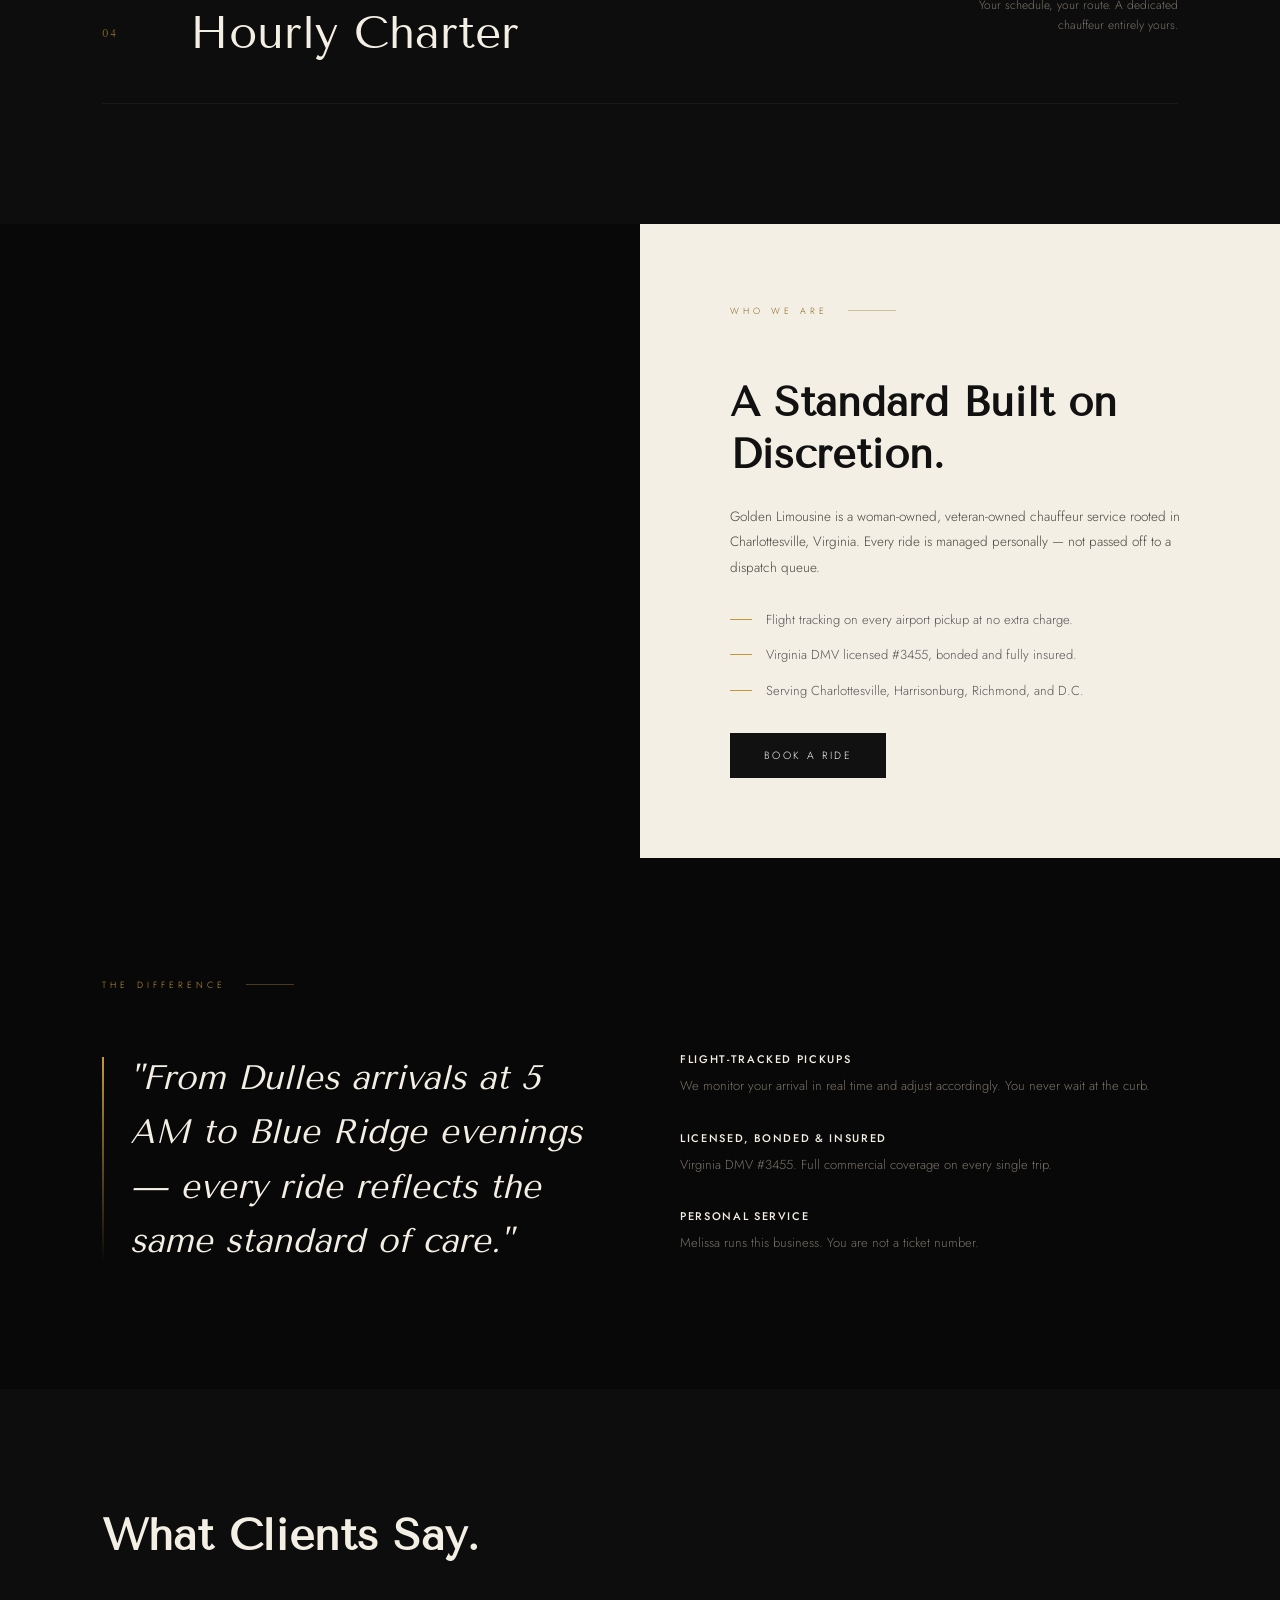
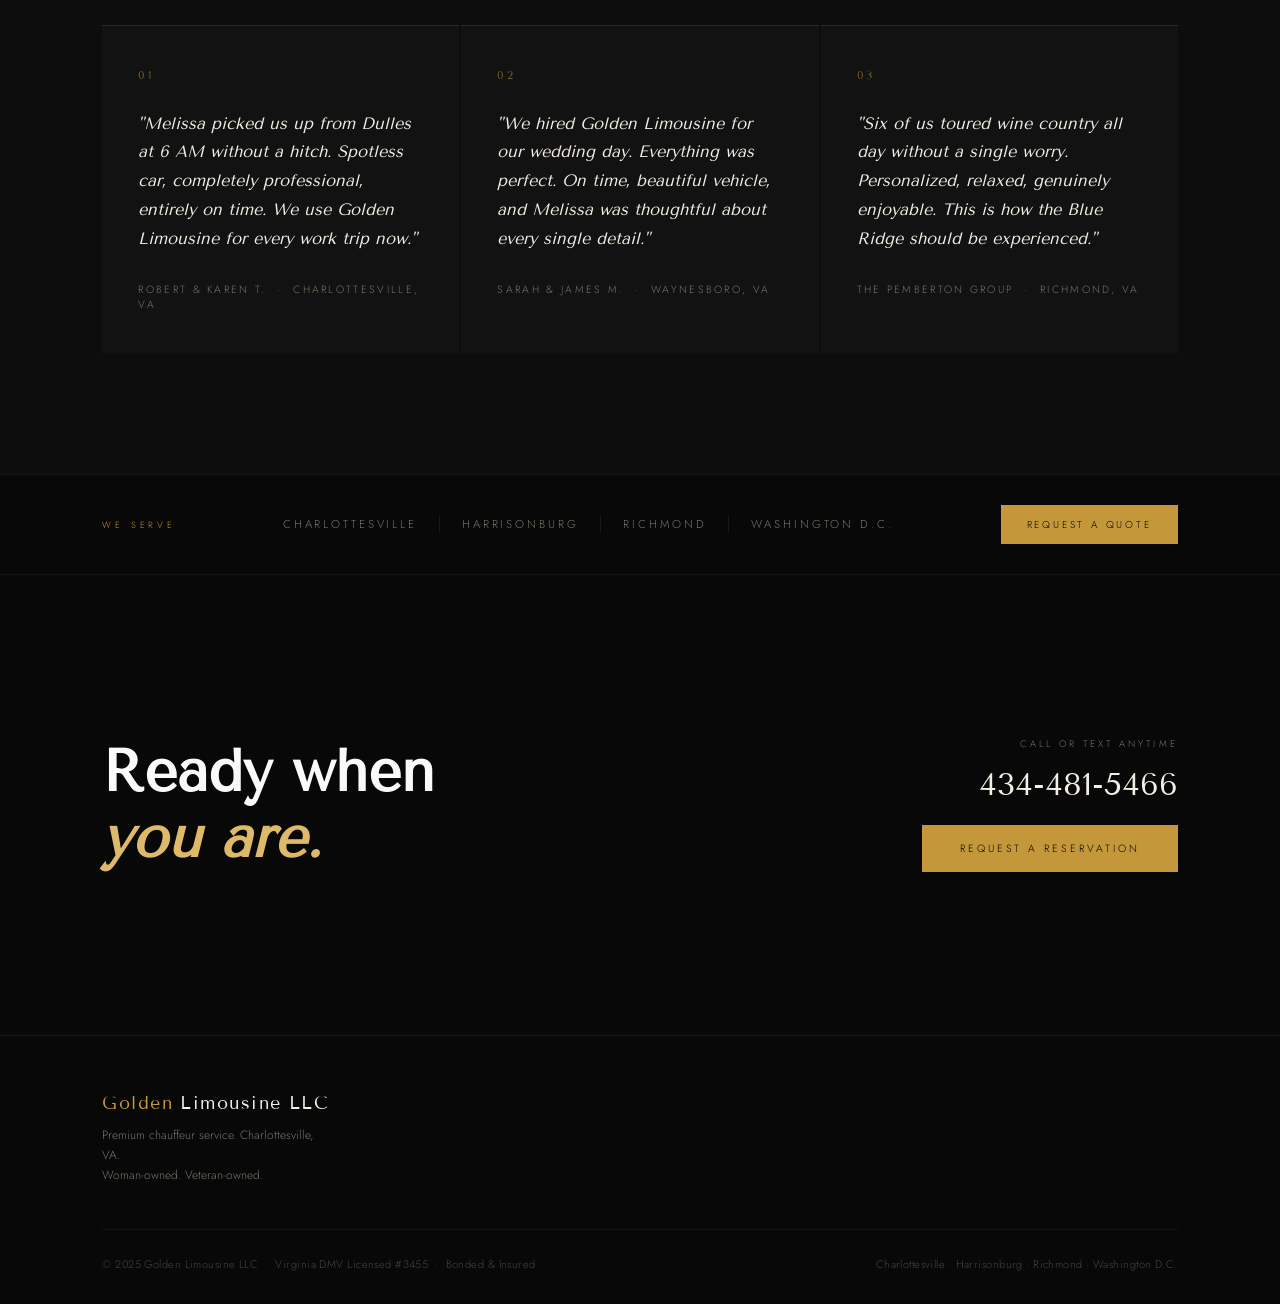
==== commit 60b4db79: "Homepage redesign - real photos, Tenor Sans, proper black and gold" ====
--- a/index.html
+++ b/index.html
@@ -1,292 +1,277 @@
 <!DOCTYPE html>
 <html lang="en">
 <head>
-  <meta charset="UTF-8" />
-  <meta name="viewport" content="width=device-width, initial-scale=1.0" />
-  <title>Luxury Limousine & Chauffeur Service Charlottesville VA | Golden Limousine LLC</title>
-  <meta name="description" content="Woman-owned, veteran-owned luxury chauffeur service in Charlottesville, VA. Airport transfers, wine tours, weddings & hourly charter. DMV Licensed #3455." />
-  <link rel="preconnect" href="https://fonts.googleapis.com" />
-  <link rel="preconnect" href="https://fonts.gstatic.com" crossorigin />
-  <link href="https://fonts.googleapis.com/css2?family=EB+Garamond:ital,wght@0,400;0,500;1,400;1,500&family=Barlow:wght@300;400;500&family=Barlow+Condensed:wght@300;400;500&display=swap" rel="stylesheet" />
-  <link rel="stylesheet" href="styles.css" />
-  <script type="application/ld+json">
-  {
-    "@context": "https://schema.org",
-    "@type": ["LocalBusiness", "LimousineService"],
-    "name": "Golden Limousine LLC",
-    "telephone": "+14344815466",
-    "url": "https://thegoldenlimo.com",
-    "address": {
-      "@type": "PostalAddress",
-      "addressLocality": "Charlottesville",
-      "addressRegion": "VA",
-      "addressCountry": "US"
-    },
-    "areaServed": ["Charlottesville VA", "Harrisonburg VA", "Richmond VA", "Washington DC"],
-    "hasOfferCatalog": {
-      "@type": "OfferCatalog",
-      "name": "Chauffeur Services",
-      "itemListElement": [
-        {"@type": "Offer", "itemOffered": {"@type": "Service", "name": "Airport Transfers"}},
-        {"@type": "Offer", "itemOffered": {"@type": "Service", "name": "Wine and Beer Tours"}},
-        {"@type": "Offer", "itemOffered": {"@type": "Service", "name": "Wedding Transportation"}},
-        {"@type": "Offer", "itemOffered": {"@type": "Service", "name": "Hourly Charter"}}
-      ]
-    },
-    "priceRange": "$$",
-    "description": "Woman-owned and veteran-owned luxury chauffeur service in Charlottesville, VA. Airport transfers, wine tours, weddings, and hourly charter across Central Virginia.",
-    "openingHours": "Mo-Su 00:00-23:59"
-  }
-  </script>
-  <script type="application/ld+json">
-  {
-    "@context": "https://schema.org",
-    "@type": "FAQPage",
-    "mainEntity": [
-      {
-        "@type": "Question",
-        "name": "How much does a limo cost from Charlottesville to Dulles?",
-        "acceptedAnswer": {
-          "@type": "Answer",
-          "text": "Golden Limousine offers flat-rate pricing on all airport transfers. Contact us at 434-481-5466 or submit a request online for a custom quote based on your pickup location and destination."
-        }
-      },
-      {
-        "@type": "Question",
-        "name": "Does Golden Limousine track flights?",
-        "acceptedAnswer": {
-          "@type": "Answer",
-          "text": "Yes. We monitor your flight in real time from departure to landing. If your flight is early, delayed, or rerouted, we adjust your pickup automatically — no call needed."
-        }
-      },
-      {
-        "@type": "Question",
-        "name": "Is Golden Limousine woman-owned?",
-        "acceptedAnswer": {
-          "@type": "Answer",
-          "text": "Yes. Golden Limousine LLC is owned and operated by Melissa Fielding of Charlottesville, VA. The business is also veteran-owned and holds Virginia DMV license #3455."
-        }
-      },
-      {
-        "@type": "Question",
-        "name": "What airports does Golden Limousine serve near Charlottesville?",
-        "acceptedAnswer": {
-          "@type": "Answer",
-          "text": "Golden Limousine serves CHO (Charlottesville-Albemarle), IAD (Washington Dulles International), DCA (Ronald Reagan Washington National), RIC (Richmond International), and BWI (Baltimore Washington International)."
-        }
-      }
-    ]
-  }
-  </script>
+<meta charset="UTF-8">
+<meta name="viewport" content="width=device-width, initial-scale=1.0">
+<title>Luxury Chauffeur Service Charlottesville VA | Golden Limousine LLC</title>
+<meta name="description" content="Golden Limousine — premium chauffeur service in Charlottesville, VA. Airport transfers to Dulles, Reagan & Richmond. Wine tours, weddings & hourly charter. Woman & veteran-owned.">
+<link rel="preconnect" href="https://fonts.googleapis.com">
+<link rel="preconnect" href="https://fonts.gstatic.com" crossorigin>
+<link href="https://fonts.googleapis.com/css2?family=Tenor+Sans&family=Jost:wght@200;300;400;500&display=swap" rel="stylesheet">
+<script type="application/ld+json">
+{"@context":"https://schema.org","@type":["LocalBusiness","LimousineService"],"name":"Golden Limousine LLC","telephone":"+14344815466","url":"https://thegoldenlimo.com","address":{"@type":"PostalAddress","addressLocality":"Charlottesville","addressRegion":"VA","addressCountry":"US"},"areaServed":["Charlottesville VA","Harrisonburg VA","Richmond VA","Washington DC"],"description":"Woman-owned and veteran-owned luxury chauffeur service in Charlottesville VA.","openingHours":"Mo-Su 00:00-23:59","priceRange":"$$"}
+</script>
+<style>
+*,*::before,*::after{margin:0;padding:0;box-sizing:border-box}
+:root{--black:#080808;--deep:#0D0D0D;--gold:#C4973A;--gold2:#DFB96A;--cream:#F4EFE4;--gray:#7A7468;--light:#C8C2B6;--white:#FAFAF8}
+html{scroll-behavior:smooth}
+body{background:var(--black);color:var(--cream);font-family:'Jost',sans-serif;font-weight:300;overflow-x:hidden}
+nav{position:fixed;top:0;left:0;right:0;z-index:100;display:flex;align-items:center;justify-content:space-between;padding:28px 60px;transition:all 0.4s ease}
+nav.scrolled{background:rgba(8,8,8,0.95);padding:18px 60px;backdrop-filter:blur(16px);border-bottom:1px solid rgba(196,151,58,0.12)}
+.logo{font-family:'Tenor Sans',serif;font-size:17px;color:var(--cream);letter-spacing:0.1em;text-decoration:none}
+.logo span{color:var(--gold)}
+.nav-links{display:flex;align-items:center;gap:44px;list-style:none}
+.nav-links a{font-size:10.5px;letter-spacing:0.22em;text-transform:uppercase;color:var(--light);text-decoration:none;transition:color 0.3s}
+.nav-links a:hover{color:var(--gold)}
+.nav-reserve{color:var(--gold)!important;border:1px solid rgba(196,151,58,0.45);padding:10px 26px;transition:background 0.3s,color 0.3s!important}
+.nav-reserve:hover{background:var(--gold);color:var(--black)!important}
+.burger{display:none;flex-direction:column;gap:7px;cursor:pointer;background:none;border:none;padding:4px}
+.burger span{width:26px;height:1px;background:var(--gold);display:block}
+.mob-menu{display:none;position:fixed;inset:0;background:var(--black);z-index:99;flex-direction:column;justify-content:center;padding:0 10vw}
+.mob-menu.open{display:flex}
+.mob-menu a{font-family:'Tenor Sans',serif;font-size:clamp(30px,5vw,42px);color:var(--cream);text-decoration:none;padding:16px 0 16px 36px;border-bottom:1px solid rgba(255,255,255,0.05);transition:color 0.3s,padding-left 0.3s}
+.mob-menu a:hover{color:var(--gold);padding-left:48px}
+.mob-close{position:absolute;top:24px;right:32px;background:none;border:none;color:var(--gray);font-size:32px;cursor:pointer;font-family:'Jost',sans-serif;font-weight:200;line-height:1}
+.hero{position:relative;height:100vh;min-height:620px;display:flex;align-items:flex-end;overflow:hidden}
+.hero-bg{position:absolute;inset:0;background-image:url('https://images.unsplash.com/photo-1549317661-bd32c8ce0105?auto=format&fit=crop&w=1920&q=85');background-size:cover;background-position:center 35%;animation:zoom 14s ease-out forwards}
+@keyframes zoom{from{transform:scale(1.06)}to{transform:scale(1.0)}}
+.hero-ov{position:absolute;inset:0;background:linear-gradient(120deg,rgba(8,8,8,0.9) 0%,rgba(8,8,8,0.55) 55%,rgba(8,8,8,0.3) 100%)}
+.hero-ov2{position:absolute;bottom:0;left:0;right:0;height:280px;background:linear-gradient(to top,var(--black),transparent)}
+.hero-body{position:relative;z-index:2;padding:0 8vw 88px;max-width:680px}
+.hero-eye{font-size:9.5px;letter-spacing:0.45em;text-transform:uppercase;color:var(--gold);margin-bottom:24px;opacity:0;animation:up 0.9s 0.4s forwards}
+.hero-h1{font-family:'Tenor Sans',serif;font-size:clamp(46px,8vw,98px);line-height:1.0;color:var(--white);margin-bottom:28px;opacity:0;animation:up 0.9s 0.6s forwards}
+.hero-h1 em{font-style:italic;color:var(--gold2)}
+.hero-rule{width:52px;height:1px;background:var(--gold);margin-bottom:24px;opacity:0;animation:up 0.9s 0.8s forwards}
+.hero-p{font-size:14.5px;line-height:1.85;color:var(--light);max-width:400px;margin-bottom:44px;opacity:0;animation:up 0.9s 1.0s forwards}
+.hero-btns{display:flex;align-items:center;gap:36px;opacity:0;animation:up 0.9s 1.2s forwards}
+.btn-gold{font-size:10.5px;letter-spacing:0.28em;text-transform:uppercase;color:var(--black);background:var(--gold);padding:16px 38px;text-decoration:none;transition:background 0.3s,transform 0.25s;display:inline-block}
+.btn-gold:hover{background:var(--gold2);transform:translateY(-2px)}
+.hero-tel{font-size:12.5px;letter-spacing:0.18em;color:var(--gray);text-decoration:none;transition:color 0.3s}
+.hero-tel:hover{color:var(--gold)}
+.hero-corner{position:absolute;bottom:88px;right:7vw;z-index:2;writing-mode:vertical-rl;font-size:9px;letter-spacing:0.38em;text-transform:uppercase;color:var(--gray);opacity:0;animation:fadein 1.2s 1.8s forwards}
+@keyframes up{from{opacity:0;transform:translateY(22px)}to{opacity:1;transform:translateY(0)}}
+@keyframes fadein{to{opacity:0.5}}
+.mq{background:var(--gold);height:40px;display:flex;align-items:center;overflow:hidden}
+.mq-track{display:flex;white-space:nowrap;animation:mq 22s linear infinite;will-change:transform}
+.mq-track span{font-size:9.5px;letter-spacing:0.32em;text-transform:uppercase;color:var(--black);padding:0 30px;font-weight:400}
+@keyframes mq{from{transform:translateX(0)}to{transform:translateX(-50%)}}
+.services{background:var(--deep);padding:120px 8vw}
+.sec-label{font-size:9px;letter-spacing:0.45em;text-transform:uppercase;color:var(--gold);margin-bottom:60px;display:flex;align-items:center;gap:20px}
+.sec-label::after{content:'';flex:none;width:48px;height:1px;background:var(--gold);opacity:0.35}
+.svc-list{border-top:1px solid rgba(255,255,255,0.05)}
+.svc-row{display:grid;grid-template-columns:60px 1fr auto;align-items:center;gap:28px;padding:34px 0;border-bottom:1px solid rgba(255,255,255,0.05);text-decoration:none;position:relative;overflow:hidden;transition:padding-left 0.35s ease}
+.svc-row::after{content:'';position:absolute;inset:0;background:rgba(196,151,58,0.035);opacity:0;transition:opacity 0.3s}
+.svc-row:hover::after{opacity:1}
+.svc-row:hover{padding-left:14px}
+.svc-n{font-family:'Tenor Sans',serif;font-size:11px;color:var(--gold);letter-spacing:0.1em;opacity:0.6}
+.svc-name{font-family:'Tenor Sans',serif;font-size:clamp(24px,3.8vw,46px);color:var(--cream);transition:transform 0.35s ease}
+.svc-row:hover .svc-name{transform:translateX(10px)}
+.svc-right{text-align:right}
+.svc-desc{font-size:12px;color:var(--gray);line-height:1.65;max-width:240px}
+.svc-arr{display:block;margin-top:8px;font-size:18px;color:var(--gold);opacity:0;transform:translateX(-10px);transition:opacity 0.3s,transform 0.3s}
+.svc-row:hover .svc-arr{opacity:1;transform:translateX(0)}
+.split{display:grid;grid-template-columns:1fr 1fr}
+.split-img{background-size:cover;background-position:center;min-height:560px;position:relative}
+.split-img::after{content:'';position:absolute;inset:0;background:rgba(8,8,8,0.25)}
+.split-txt{background:var(--cream);display:flex;flex-direction:column;justify-content:center;padding:80px 7vw}
+.split-txt .sec-label{color:#8A6820}
+.split-txt .sec-label::after{background:#8A6820}
+.split-h{font-family:'Tenor Sans',serif;font-size:clamp(26px,3.2vw,42px);color:#111;line-height:1.25;margin-bottom:24px}
+.split-p{font-size:13.5px;color:#4A4540;line-height:1.9;margin-bottom:28px}
+.split-pts{list-style:none;display:flex;flex-direction:column;gap:14px}
+.split-pts li{display:flex;align-items:flex-start;gap:14px;font-size:13px;color:#555;line-height:1.65}
+.split-pts li::before{content:'';width:22px;height:1px;background:#C4973A;flex-shrink:0;margin-top:10px}
+.btn-dark{display:inline-block;font-size:10.5px;letter-spacing:0.25em;text-transform:uppercase;color:var(--white);background:#111;padding:15px 34px;text-decoration:none;margin-top:32px;align-self:flex-start;transition:background 0.3s}
+.btn-dark:hover{background:#222}
+.exp{background:var(--black);padding:120px 8vw}
+.exp-grid{display:grid;grid-template-columns:1fr 1fr;gap:80px;align-items:start}
+.exp-q{font-family:'Tenor Sans',serif;font-size:clamp(22px,2.8vw,34px);color:var(--cream);font-style:italic;line-height:1.6;padding-left:28px;position:relative}
+.exp-q::before{content:'';position:absolute;left:0;top:6px;bottom:6px;width:2px;background:linear-gradient(to bottom,var(--gold),transparent)}
+.exp-pts{display:flex;flex-direction:column;gap:32px}
+.exp-pt-title{font-size:11px;letter-spacing:0.15em;text-transform:uppercase;color:var(--cream);font-weight:500;margin-bottom:8px}
+.exp-pt-body{font-size:13px;color:var(--gray);line-height:1.75}
+.testi{background:var(--deep);padding:120px 8vw}
+.testi-h{font-family:'Tenor Sans',serif;font-size:clamp(26px,3.5vw,44px);color:var(--cream);margin-bottom:64px}
+.testi-grid{display:grid;grid-template-columns:repeat(3,1fr);gap:2px}
+.testi-card{border-top:1px solid rgba(196,151,58,0.18);padding:42px 36px;background:rgba(255,255,255,0.02);transition:background 0.3s}
+.testi-card:hover{background:rgba(255,255,255,0.04)}
+.testi-num{font-family:'Tenor Sans',serif;font-size:11px;color:var(--gold);letter-spacing:0.2em;margin-bottom:28px;opacity:0.55}
+.testi-q{font-family:'Tenor Sans',serif;font-size:16.5px;color:var(--cream);font-style:italic;line-height:1.75;margin-bottom:28px}
+.testi-auth{font-size:10.5px;letter-spacing:0.22em;text-transform:uppercase;color:var(--gray)}
+.areas{background:var(--black);border-top:1px solid rgba(255,255,255,0.05);border-bottom:1px solid rgba(255,255,255,0.05);padding:30px 8vw;display:flex;align-items:center;justify-content:space-between;gap:24px;flex-wrap:wrap}
+.areas-lbl{font-size:9px;letter-spacing:0.42em;text-transform:uppercase;color:var(--gold);white-space:nowrap}
+.areas-list{display:flex;align-items:center;flex-wrap:wrap}
+.areas-list span{font-size:11.5px;letter-spacing:0.25em;text-transform:uppercase;color:var(--gray);padding:0 22px;border-right:1px solid rgba(255,255,255,0.07)}
+.areas-list span:last-child{border-right:none}
+.cta{position:relative;min-height:460px;display:flex;align-items:center;overflow:hidden}
+.cta-bg{position:absolute;inset:0;background-image:url('https://images.unsplash.com/photo-1449965408869-eaa3f722e40d?auto=format&fit=crop&w=1920&q=85');background-size:cover;background-position:center;background-attachment:fixed}
+.cta-ov{position:absolute;inset:0;background:rgba(8,8,8,0.8)}
+.cta-body{position:relative;z-index:2;padding:80px 8vw;display:flex;align-items:center;justify-content:space-between;width:100%;gap:48px}
+.cta-h{font-family:'Tenor Sans',serif;font-size:clamp(30px,4.5vw,58px);color:var(--white);line-height:1.15}
+.cta-h em{font-style:italic;color:var(--gold2)}
+.cta-right{display:flex;flex-direction:column;align-items:flex-end;gap:14px;flex-shrink:0}
+.cta-label{font-size:9.5px;letter-spacing:0.32em;text-transform:uppercase;color:var(--gray)}
+.cta-phone{font-family:'Tenor Sans',serif;font-size:clamp(22px,2.8vw,32px);color:var(--cream);text-decoration:none;transition:color 0.3s}
+.cta-phone:hover{color:var(--gold)}
+footer{background:var(--black);border-top:1px solid rgba(196,151,58,0.12);padding:56px 8vw 32px}
+.ft-top{display:flex;justify-content:space-between;align-items:flex-start;padding-bottom:44px;border-bottom:1px solid rgba(255,255,255,0.05);gap:48px}
+.ft-logo{font-family:'Tenor Sans',serif;font-size:18px;color:var(--cream);text-decoration:none;display:block;margin-bottom:12px;letter-spacing:0.08em}
+.ft-logo span{color:var(--gold)}
+.ft-tag{font-size:12px;color:var(--gray);line-height:1.65;max-width:220px}
+.ft-nav{display:flex;gap:60px}
+.ft-col-h{font-size:9.5px;letter-spacing:0.32em;text-transform:uppercase;color:var(--gold);margin-bottom:18px}
+.ft-col a{display:block;font-size:12.5px;color:var(--gray);text-decoration:none;margin-bottom:10px;transition:color 0.3s}
+.ft-col a:hover{color:var(--cream)}
+.ft-bot{padding-top:26px;display:flex;justify-content:space-between;align-items:center;gap:20px;flex-wrap:wrap}
+.ft-copy{font-size:11px;color:rgba(122,116,104,0.55);letter-spacing:0.04em}
+.reveal{opacity:0;transform:translateY(26px);transition:opacity 0.8s ease,transform 0.8s ease}
+.reveal.visible{opacity:1;transform:none}
+.d1{transition-delay:0.1s}.d2{transition-delay:0.2s}.d3{transition-delay:0.3s}
+@media(max-width:768px){
+nav{padding:20px 24px}nav.scrolled{padding:14px 24px}.nav-links{display:none}.burger{display:flex}
+.hero-body{padding:0 24px 64px}.hero-corner{display:none}.hero-h1{font-size:clamp(40px,11vw,58px)}.hero-btns{flex-direction:column;align-items:flex-start;gap:18px}
+.services{padding:72px 24px}.svc-row{grid-template-columns:48px 1fr;gap:14px;padding:26px 0}.svc-right{display:none}
+.split{grid-template-columns:1fr}.split-img{min-height:280px}.split-txt{padding:56px 24px}
+.exp{padding:72px 24px}.exp-grid{grid-template-columns:1fr;gap:44px}
+.testi{padding:72px 24px}.testi-grid{grid-template-columns:1fr;gap:2px}.testi-card{padding:32px 24px}
+.areas{flex-direction:column;align-items:flex-start;padding:24px}.areas-list span{padding:4px 14px 4px 0;border-right:none}
+.cta{min-height:auto}.cta-bg{background-attachment:scroll}.cta-body{flex-direction:column;align-items:flex-start;padding:72px 24px}.cta-right{align-items:flex-start}.cta-phone{font-size:22px}
+footer{padding:48px 24px 28px}.ft-top{flex-direction:column}.ft-nav{flex-direction:column;gap:32px}.ft-bot{flex-direction:column;align-items:flex-start}}
+</style>
 </head>
 <body>
-
-<!-- NAV -->
-<nav class="nav" id="nav">
-  <a href="index.html" class="nav-wordmark">
-    <span class="nav-word-gold">Golden</span>
-    <span class="nav-word-sub">Limousine</span>
-  </a>
-  <div class="nav-right">
-    <a href="tel:4344815466" class="nav-phone">434-481-5466</a>
-    <a href="contact.html" class="nav-reserve">Reserve &rarr;</a>
-  </div>
-  <div class="hamburger" id="hamburger" aria-label="Open menu">
-    <span></span><span></span>
-  </div>
+<nav id="nav">
+  <a href="index.html" class="logo"><span>Golden</span> Limousine</a>
+  <ul class="nav-links">
+    <li><a href="airport-transfers.html">Airport Transfers</a></li>
+    <li><a href="wine-beer-tours.html">Wine &amp; Beer Tours</a></li>
+    <li><a href="wedding-event.html">Weddings</a></li>
+    <li><a href="hourly-charter.html">Hourly Charter</a></li>
+    <li><a href="contact.html" class="nav-reserve">Reserve</a></li>
+  </ul>
+  <button class="burger" onclick="openM()" aria-label="Menu"><span></span><span></span></button>
 </nav>
-
-<!-- MOBILE OVERLAY -->
-<div class="mobile-overlay" id="mobile-overlay">
-  <span class="mobile-close" id="mobile-close">Close</span>
-  <div class="mobile-overlay-inner">
-    <a href="index.html">Home</a>
-    <a href="airport-transfers.html">Airport Transfers</a>
-    <a href="wine-beer-tours.html">Wine &amp; Beer Tours</a>
-    <a href="wedding-event.html">Weddings &amp; Events</a>
-    <a href="hourly-charter.html">Hourly Charter</a>
-    <a href="contact.html">Reserve</a>
-  </div>
-</div>
-
-<!-- HERO -->
+<div class="mob-menu" id="mob">
+  <button class="mob-close" onclick="closeM()">&#x2715;</button>
+  <a href="index.html" onclick="closeM()">Home</a>
+  <a href="airport-transfers.html" onclick="closeM()">Airport Transfers</a>
+  <a href="wine-beer-tours.html" onclick="closeM()">Wine &amp; Beer Tours</a>
+  <a href="wedding-event.html" onclick="closeM()">Weddings &amp; Events</a>
+  <a href="hourly-charter.html" onclick="closeM()">Hourly Charter</a>
+  <a href="contact.html" onclick="closeM()">Reserve a Ride</a>
+</div>
 <section class="hero">
-  <div class="hero-left">
-    <p class="hero-eyebrow">Charlottesville &nbsp;&middot;&nbsp; Virginia</p>
-    <h1>The Quiet Art<br/>of Arriving Well.</h1>
+  <div class="hero-bg"></div>
+  <div class="hero-ov"></div>
+  <div class="hero-ov2"></div>
+  <div class="hero-body">
+    <p class="hero-eye">Charlottesville &nbsp;&middot;&nbsp; Virginia</p>
+    <h1 class="hero-h1">Arrive in<br><em>Silence &amp; Style.</em></h1>
     <div class="hero-rule"></div>
-    <p class="hero-sub">Private chauffeur service across Central Virginia — airports, wine country, weddings, and beyond.</p>
-    <a href="contact.html" class="hero-cta">Book a Ride &nbsp;&rarr;</a>
-  </div>
-  <div class="hero-right">
-    <div class="hero-right-line"></div>
-    <span class="hero-right-phone">434-481-5466</span>
-  </div>
-  <div class="hero-bottom-strip">
-    <p>Woman-Owned &nbsp;&nbsp;&middot;&nbsp;&nbsp; Veteran-Owned &nbsp;&nbsp;&middot;&nbsp;&nbsp; DMV Licensed #3455 &nbsp;&nbsp;&middot;&nbsp;&nbsp; Bonded &amp; Insured</p>
-  </div>
-</section>
-
-<!-- MARQUEE -->
-<div class="marquee" aria-hidden="true">
-  <div class="marquee-track">
-    <span>WOMAN-OWNED &nbsp;&nbsp;&middot;&nbsp;&nbsp; VETERAN-OWNED &nbsp;&nbsp;&middot;&nbsp;&nbsp; DMV LICENSED #3455 &nbsp;&nbsp;&middot;&nbsp;&nbsp; BONDED &amp; INSURED &nbsp;&nbsp;&middot;&nbsp;&nbsp; CHARLOTTESVILLE VA &nbsp;&nbsp;&middot;&nbsp;&nbsp;</span>
-    <span>WOMAN-OWNED &nbsp;&nbsp;&middot;&nbsp;&nbsp; VETERAN-OWNED &nbsp;&nbsp;&middot;&nbsp;&nbsp; DMV LICENSED #3455 &nbsp;&nbsp;&middot;&nbsp;&nbsp; BONDED &amp; INSURED &nbsp;&nbsp;&middot;&nbsp;&nbsp; CHARLOTTESVILLE VA &nbsp;&nbsp;&middot;&nbsp;&nbsp;</span>
-    <span>WOMAN-OWNED &nbsp;&nbsp;&middot;&nbsp;&nbsp; VETERAN-OWNED &nbsp;&nbsp;&middot;&nbsp;&nbsp; DMV LICENSED #3455 &nbsp;&nbsp;&middot;&nbsp;&nbsp; BONDED &amp; INSURED &nbsp;&nbsp;&middot;&nbsp;&nbsp; CHARLOTTESVILLE VA &nbsp;&nbsp;&middot;&nbsp;&nbsp;</span>
-    <span>WOMAN-OWNED &nbsp;&nbsp;&middot;&nbsp;&nbsp; VETERAN-OWNED &nbsp;&nbsp;&middot;&nbsp;&nbsp; DMV LICENSED #3455 &nbsp;&nbsp;&middot;&nbsp;&nbsp; BONDED &amp; INSURED &nbsp;&nbsp;&middot;&nbsp;&nbsp; CHARLOTTESVILLE VA &nbsp;&nbsp;&middot;&nbsp;&nbsp;</span>
-  </div>
-</div>
-
-<!-- SERVICES -->
-<section class="services-section">
-  <p class="services-label reveal">Our Services</p>
-  <div class="services-list">
-    <a href="airport-transfers.html" class="service-row reveal">
-      <span class="service-watermark" aria-hidden="true">Airport</span>
-      <div class="service-row-inner">
-        <span class="service-num">01</span>
-        <span class="service-name">Airport Transfers</span>
-        <div class="service-row-right">
-          <span class="service-desc">Flight-tracked. Door to terminal, every time.</span>
-          <span class="service-arrow">&rarr;</span>
-        </div>
-      </div>
-    </a>
-    <a href="wine-beer-tours.html" class="service-row reveal reveal-d1">
-      <span class="service-watermark" aria-hidden="true">Wine</span>
-      <div class="service-row-inner">
-        <span class="service-num">02</span>
-        <span class="service-name">Wine &amp; Beer Tours</span>
-        <div class="service-row-right">
-          <span class="service-desc">Private routes through Blue Ridge wine country.</span>
-          <span class="service-arrow">&rarr;</span>
-        </div>
-      </div>
-    </a>
-    <a href="wedding-event.html" class="service-row reveal reveal-d2">
-      <span class="service-watermark" aria-hidden="true">Weddings</span>
-      <div class="service-row-inner">
-        <span class="service-num">03</span>
-        <span class="service-name">Weddings &amp; Events</span>
-        <div class="service-row-right">
-          <span class="service-desc">Your most important day, handled beautifully.</span>
-          <span class="service-arrow">&rarr;</span>
-        </div>
-      </div>
-    </a>
-    <a href="hourly-charter.html" class="service-row reveal reveal-d3">
-      <span class="service-watermark" aria-hidden="true">Charter</span>
-      <div class="service-row-inner">
-        <span class="service-num">04</span>
-        <span class="service-name">Hourly Charter</span>
-        <div class="service-row-right">
-          <span class="service-desc">A dedicated chauffeur on your schedule.</span>
-          <span class="service-arrow">&rarr;</span>
-        </div>
-      </div>
-    </a>
-  </div>
-</section>
-
-<!-- PHILOSOPHY -->
-<section class="philosophy-section">
-  <h2 class="philosophy-heading reveal">We do one thing.<br/>We do it right.</h2>
-  <div class="philosophy-grid">
-    <p class="philosophy-quote reveal">
-      From Dulles arrivals at 5 AM to wine country evenings in the Blue Ridge — every ride reflects the same standard of care.
-    </p>
-    <div class="philosophy-points">
-      <div class="philosophy-point reveal">
-        <div class="philosophy-point-line"></div>
-        <div class="philosophy-point-text">
-          <strong>Flight-tracked pickups.</strong>
-          <p>We monitor your arrival in real time. You never wait at the curb.</p>
-        </div>
-      </div>
-      <div class="philosophy-point reveal reveal-d1">
-        <div class="philosophy-point-line"></div>
-        <div class="philosophy-point-text">
-          <strong>Licensed, bonded, insured.</strong>
-          <p>Virginia DMV #3455. Full commercial coverage on every trip.</p>
-        </div>
-      </div>
-      <div class="philosophy-point reveal reveal-d2">
-        <div class="philosophy-point-line"></div>
-        <div class="philosophy-point-text">
-          <strong>Personal service.</strong>
-          <p>Melissa runs this business. You are not a ticket number.</p>
-        </div>
-      </div>
+    <p class="hero-p">Private chauffeur service across Central Virginia. Airports, wine country, weddings &mdash; delivered with care on every ride.</p>
+    <div class="hero-btns">
+      <a href="contact.html" class="btn-gold">Reserve Your Ride</a>
+      <a href="tel:4344815466" class="hero-tel">434-481-5466</a>
     </div>
   </div>
-</section>
-
-<!-- TESTIMONIALS -->
-<section class="testimonials-section">
-  <div class="testimonials-inner">
-    <div class="testimonials-tabs">
-      <span class="t-tab active" data-idx="0">01</span>
-      <span class="t-tab" data-idx="1">02</span>
-      <span class="t-tab" data-idx="2">03</span>
+  <div class="hero-corner">Woman-Owned &nbsp;&middot;&nbsp; Veteran-Owned</div>
+</section>
+<div class="mq">
+  <div class="mq-track">
+    <span>Woman-Owned</span><span>&middot;</span><span>Veteran-Owned</span><span>&middot;</span><span>DMV Licensed #3455</span><span>&middot;</span><span>Bonded &amp; Insured</span><span>&middot;</span><span>Charlottesville, VA</span><span>&middot;</span>
+    <span>Woman-Owned</span><span>&middot;</span><span>Veteran-Owned</span><span>&middot;</span><span>DMV Licensed #3455</span><span>&middot;</span><span>Bonded &amp; Insured</span><span>&middot;</span><span>Charlottesville, VA</span><span>&middot;</span>
+    <span>Woman-Owned</span><span>&middot;</span><span>Veteran-Owned</span><span>&middot;</span><span>DMV Licensed #3455</span><span>&middot;</span><span>Bonded &amp; Insured</span><span>&middot;</span><span>Charlottesville, VA</span><span>&middot;</span>
+    <span>Woman-Owned</span><span>&middot;</span><span>Veteran-Owned</span><span>&middot;</span><span>DMV Licensed #3455</span><span>&middot;</span><span>Bonded &amp; Insured</span><span>&middot;</span><span>Charlottesville, VA</span><span>&middot;</span>
+  </div>
+</div>
+<section class="services">
+  <div class="sec-label reveal">Our Services</div>
+  <div class="svc-list">
+    <a href="airport-transfers.html" class="svc-row reveal">
+      <span class="svc-n">01</span><span class="svc-name">Airport Transfers</span>
+      <div class="svc-right"><p class="svc-desc">CHO &middot; IAD &middot; DCA &middot; RIC &mdash; flight-tracked, always on time.</p><span class="svc-arr">&#8594;</span></div>
+    </a>
+    <a href="wine-beer-tours.html" class="svc-row reveal d1">
+      <span class="svc-n">02</span><span class="svc-name">Wine &amp; Beer Tours</span>
+      <div class="svc-right"><p class="svc-desc">Blue Ridge wine trails and craft breweries in effortless comfort.</p><span class="svc-arr">&#8594;</span></div>
+    </a>
+    <a href="wedding-event.html" class="svc-row reveal d2">
+      <span class="svc-n">03</span><span class="svc-name">Weddings &amp; Events</span>
+      <div class="svc-right"><p class="svc-desc">Bridal transportation and milestone occasions handled with grace.</p><span class="svc-arr">&#8594;</span></div>
+    </a>
+    <a href="hourly-charter.html" class="svc-row reveal d3">
+      <span class="svc-n">04</span><span class="svc-name">Hourly Charter</span>
+      <div class="svc-right"><p class="svc-desc">Your schedule, your route. A dedicated chauffeur entirely yours.</p><span class="svc-arr">&#8594;</span></div>
+    </a>
+  </div>
+</section>
+<div class="split reveal">
+  <div class="split-img" style="background-image:url('https://images.unsplash.com/photo-1519671482749-fd09be7ccebf?auto=format&fit=crop&w=1200&q=85')"></div>
+  <div class="split-txt">
+    <div class="sec-label">Who We Are</div>
+    <h2 class="split-h">A Standard Built on Discretion.</h2>
+    <p class="split-p">Golden Limousine is a woman-owned, veteran-owned chauffeur service rooted in Charlottesville, Virginia. Every ride is managed personally &mdash; not passed off to a dispatch queue.</p>
+    <ul class="split-pts">
+      <li>Flight tracking on every airport pickup at no extra charge.</li>
+      <li>Virginia DMV licensed #3455, bonded and fully insured.</li>
+      <li>Serving Charlottesville, Harrisonburg, Richmond, and D.C.</li>
+    </ul>
+    <a href="contact.html" class="btn-dark">Book a Ride</a>
+  </div>
+</div>
+<section class="exp">
+  <div class="sec-label reveal">The Difference</div>
+  <div class="exp-grid">
+    <div class="exp-q reveal">"From Dulles arrivals at 5 AM to Blue Ridge evenings &mdash; every ride reflects the same standard of care."</div>
+    <div class="exp-pts">
+      <div class="reveal"><div class="exp-pt-title">Flight-Tracked Pickups</div><div class="exp-pt-body">We monitor your arrival in real time and adjust accordingly. You never wait at the curb.</div></div>
+      <div class="reveal d1"><div class="exp-pt-title">Licensed, Bonded &amp; Insured</div><div class="exp-pt-body">Virginia DMV #3455. Full commercial coverage on every single trip.</div></div>
+      <div class="reveal d2"><div class="exp-pt-title">Personal Service</div><div class="exp-pt-body">Melissa runs this business. You are not a ticket number.</div></div>
     </div>
-    <div class="testimonials-panel reveal">
-      <div class="t-item">
-        <p class="t-quote">Melissa's team picked us up from Dulles at 6 AM without a single issue. The car was spotless, the driver was composed and professional. We now book Golden Limousine for every work trip into Charlottesville.</p>
-        <span class="t-author">Robert &amp; Karen T. &nbsp;&middot;&nbsp; Charlottesville, VA</span>
-      </div>
-      <div class="t-item">
-        <p class="t-quote">We hired Golden Limousine for our entire wedding day. Every transfer ran exactly on time, the vehicle was immaculate, and Melissa handled every detail personally. Exactly the service our day deserved.</p>
-        <span class="t-author">Sarah &amp; James M. &nbsp;&middot;&nbsp; Waynesboro, VA</span>
-      </div>
-      <div class="t-item">
-        <p class="t-quote">Six of us spent a full Saturday touring the Blue Ridge wineries. Private vehicle, no one had to drive, and the route Melissa suggested was perfect. This is exactly how wine country should be experienced.</p>
-        <span class="t-author">The Pemberton Group &nbsp;&middot;&nbsp; Richmond, VA</span>
-      </div>
+  </div>
+</section>
+<section class="testi">
+  <h2 class="testi-h reveal">What Clients Say.</h2>
+  <div class="testi-grid">
+    <div class="testi-card reveal"><div class="testi-num">01</div><p class="testi-q">"Melissa picked us up from Dulles at 6 AM without a hitch. Spotless car, completely professional, entirely on time. We use Golden Limousine for every work trip now."</p><div class="testi-auth">Robert &amp; Karen T. &nbsp;&middot;&nbsp; Charlottesville, VA</div></div>
+    <div class="testi-card reveal d1"><div class="testi-num">02</div><p class="testi-q">"We hired Golden Limousine for our wedding day. Everything was perfect. On time, beautiful vehicle, and Melissa was thoughtful about every single detail."</p><div class="testi-auth">Sarah &amp; James M. &nbsp;&middot;&nbsp; Waynesboro, VA</div></div>
+    <div class="testi-card reveal d2"><div class="testi-num">03</div><p class="testi-q">"Six of us toured wine country all day without a single worry. Personalized, relaxed, genuinely enjoyable. This is how the Blue Ridge should be experienced."</p><div class="testi-auth">The Pemberton Group &nbsp;&middot;&nbsp; Richmond, VA</div></div>
+  </div>
+</section>
+<div class="areas reveal">
+  <span class="areas-lbl">We Serve</span>
+  <div class="areas-list"><span>Charlottesville</span><span>Harrisonburg</span><span>Richmond</span><span>Washington D.C.</span></div>
+  <a href="contact.html" class="btn-gold" style="font-size:10px;padding:12px 26px">Request a Quote</a>
+</div>
+<section class="cta">
+  <div class="cta-bg"></div>
+  <div class="cta-ov"></div>
+  <div class="cta-body">
+    <h2 class="cta-h reveal">Ready when<br><em>you are.</em></h2>
+    <div class="cta-right reveal">
+      <span class="cta-label">Call or Text Anytime</span>
+      <a href="tel:4344815466" class="cta-phone">434-481-5466</a>
+      <a href="contact.html" class="btn-gold" style="margin-top:8px">Request a Reservation</a>
     </div>
   </div>
 </section>
-
-<!-- AREAS -->
-<div class="areas-strip">
-  <p>Charlottesville &nbsp;&nbsp;&middot;&nbsp;&nbsp; Harrisonburg &nbsp;&nbsp;&middot;&nbsp;&nbsp; Richmond &nbsp;&nbsp;&middot;&nbsp;&nbsp; Washington D.C.</p>
-</div>
-
-<!-- CTA -->
-<div class="cta-section">
-  <div class="cta-left reveal">
-    <h2>Ready when<br/>you are.</h2>
-  </div>
-  <div class="cta-right reveal reveal-d1">
-    <div class="cta-divider"></div>
-    <div class="cta-right-links">
-      <a href="tel:4344815466">434-481-5466</a>
-      <a href="contact.html">Request a Reservation &rarr;</a>
-    </div>
-  </div>
-</div>
-
-<!-- FOOTER -->
-<footer class="footer">
-  <div class="footer-row-1">
-    <a href="index.html" class="footer-wordmark">Golden Limousine LLC</a>
-    <a href="tel:4344815466" class="footer-phone">434-481-5466</a>
-  </div>
-  <hr class="footer-hr" />
-  <div class="footer-row-2">
-    <nav class="footer-nav-links">
-      <a href="airport-transfers.html">Airport Transfers</a>
-      <a href="wine-beer-tours.html">Wine &amp; Beer Tours</a>
-      <a href="wedding-event.html">Weddings &amp; Events</a>
-      <a href="hourly-charter.html">Hourly Charter</a>
-      <a href="contact.html">Contact</a>
+<footer>
+  <div class="ft-top">
+    <div><a href="index.html" class="ft-logo"><span>Golden</span> Limousine LLC</a><p class="ft-tag">Premium chauffeur service. Charlottesville, VA.<br>Woman-owned. Veteran-owned.</p></div>
+    <nav class="ft-nav">
+      <div class="ft-col"><div class="ft-col-h">Services</div><a href="airport-transfers.html">Airport Transfers</a><a href="wine-beer-tours.html">Wine &amp; Beer Tours</a><a href="wedding-event.html">Weddings &amp; Events</a><a href="hourly-charter.html">Hourly Charter</a></div>
+      <div class="ft-col"><div class="ft-col-h">Contact</div><a href="tel:4344815466">434-481-5466</a><a href="contact.html">Request a Reservation</a></div>
     </nav>
-    <span class="footer-cred">Charlottesville, VA &nbsp;&middot;&nbsp; Woman-Owned &nbsp;&middot;&nbsp; Veteran-Owned</span>
-  </div>
-  <div class="footer-row-3">
-    <p>&copy; 2025 Golden Limousine LLC. Virginia DMV Licensed #3455. Bonded &amp; Insured.</p>
-  </div>
+  </div>
+  <div class="ft-bot"><p class="ft-copy">&copy; 2025 Golden Limousine LLC &nbsp;&middot;&nbsp; Virginia DMV Licensed #3455 &nbsp;&middot;&nbsp; Bonded &amp; Insured</p><p class="ft-copy">Charlottesville &middot; Harrisonburg &middot; Richmond &middot; Washington D.C.</p></div>
 </footer>
-
-<script src="script.js"></script>
+<script>
+const nav=document.getElementById('nav');
+window.addEventListener('scroll',()=>nav.classList.toggle('scrolled',scrollY>60));
+function openM(){document.getElementById('mob').classList.add('open');document.body.style.overflow='hidden'}
+function closeM(){document.getElementById('mob').classList.remove('open');document.body.style.overflow=''}
+const obs=new IntersectionObserver(es=>es.forEach(e=>{if(e.isIntersecting){e.target.classList.add('visible');obs.unobserve(e.target)}}),{threshold:0.1});
+document.querySelectorAll('.reveal').forEach(el=>obs.observe(el));
+</script>
 </body>
 </html>
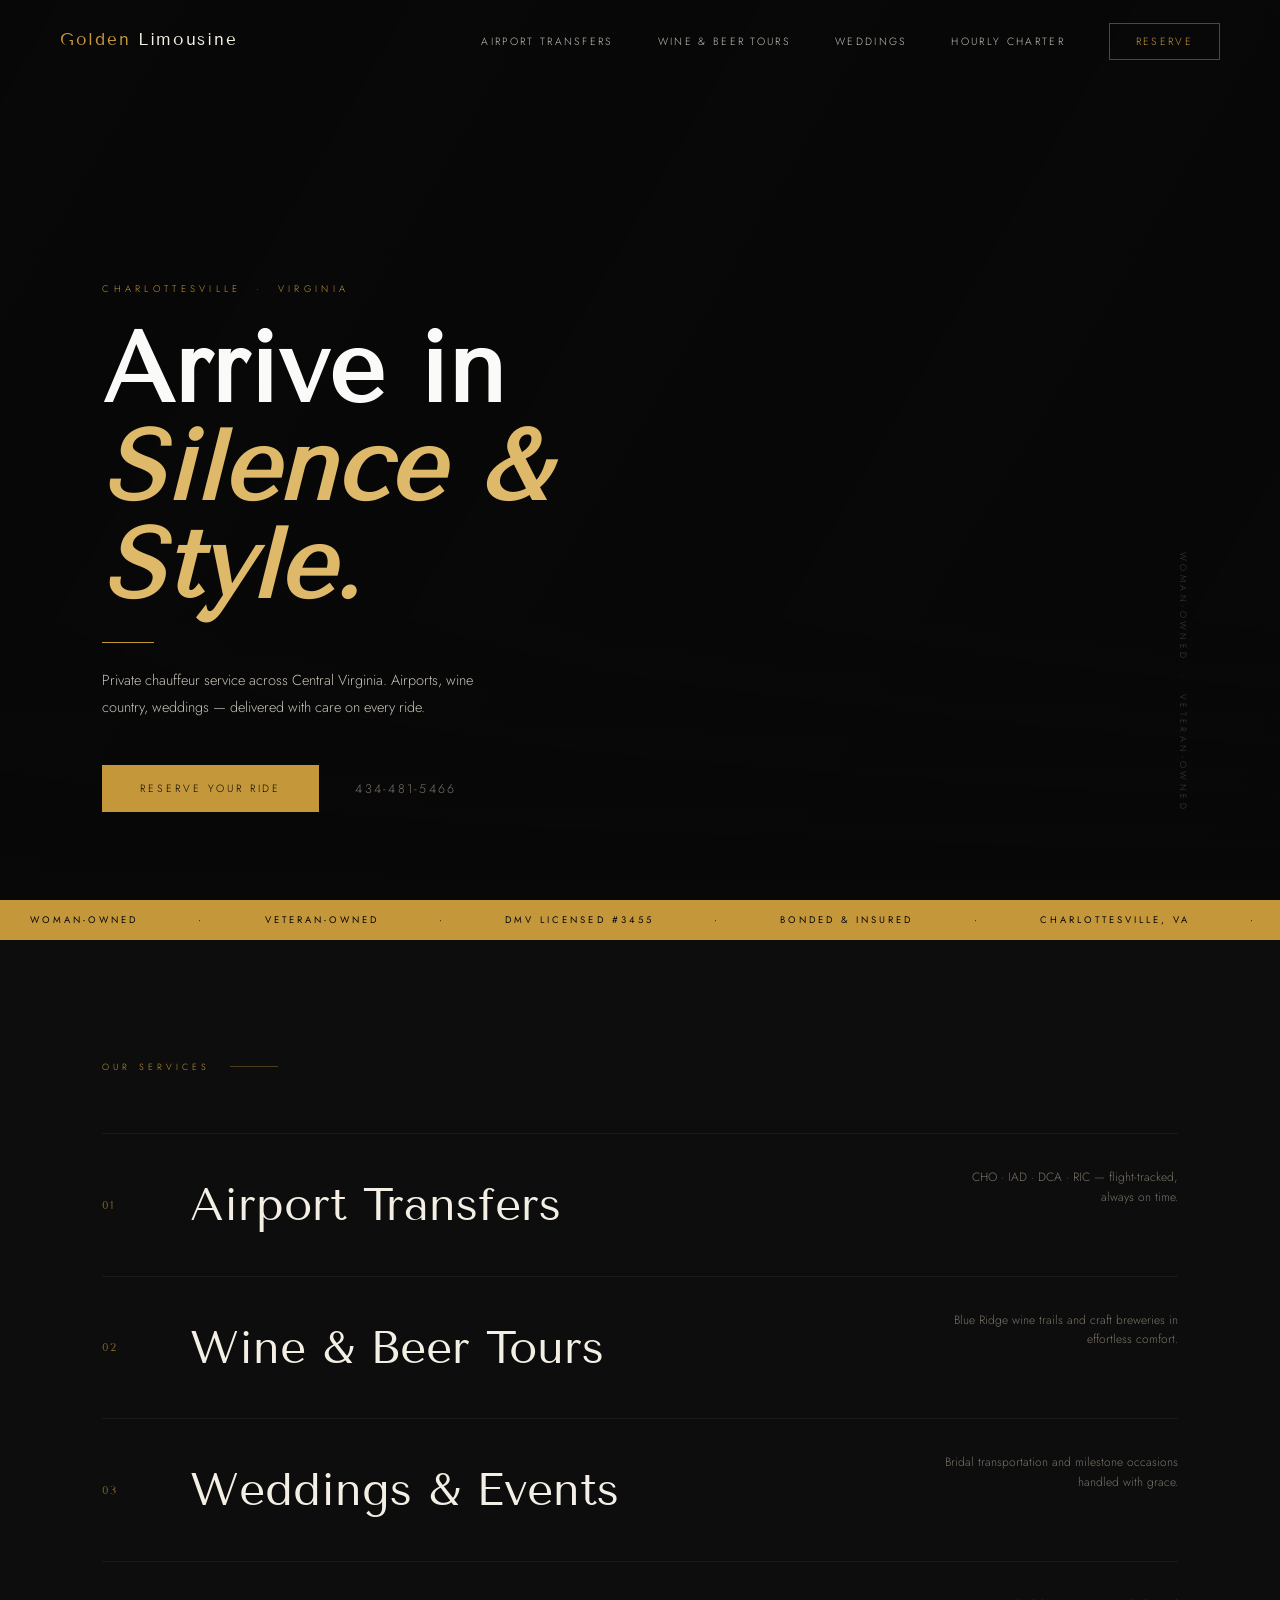
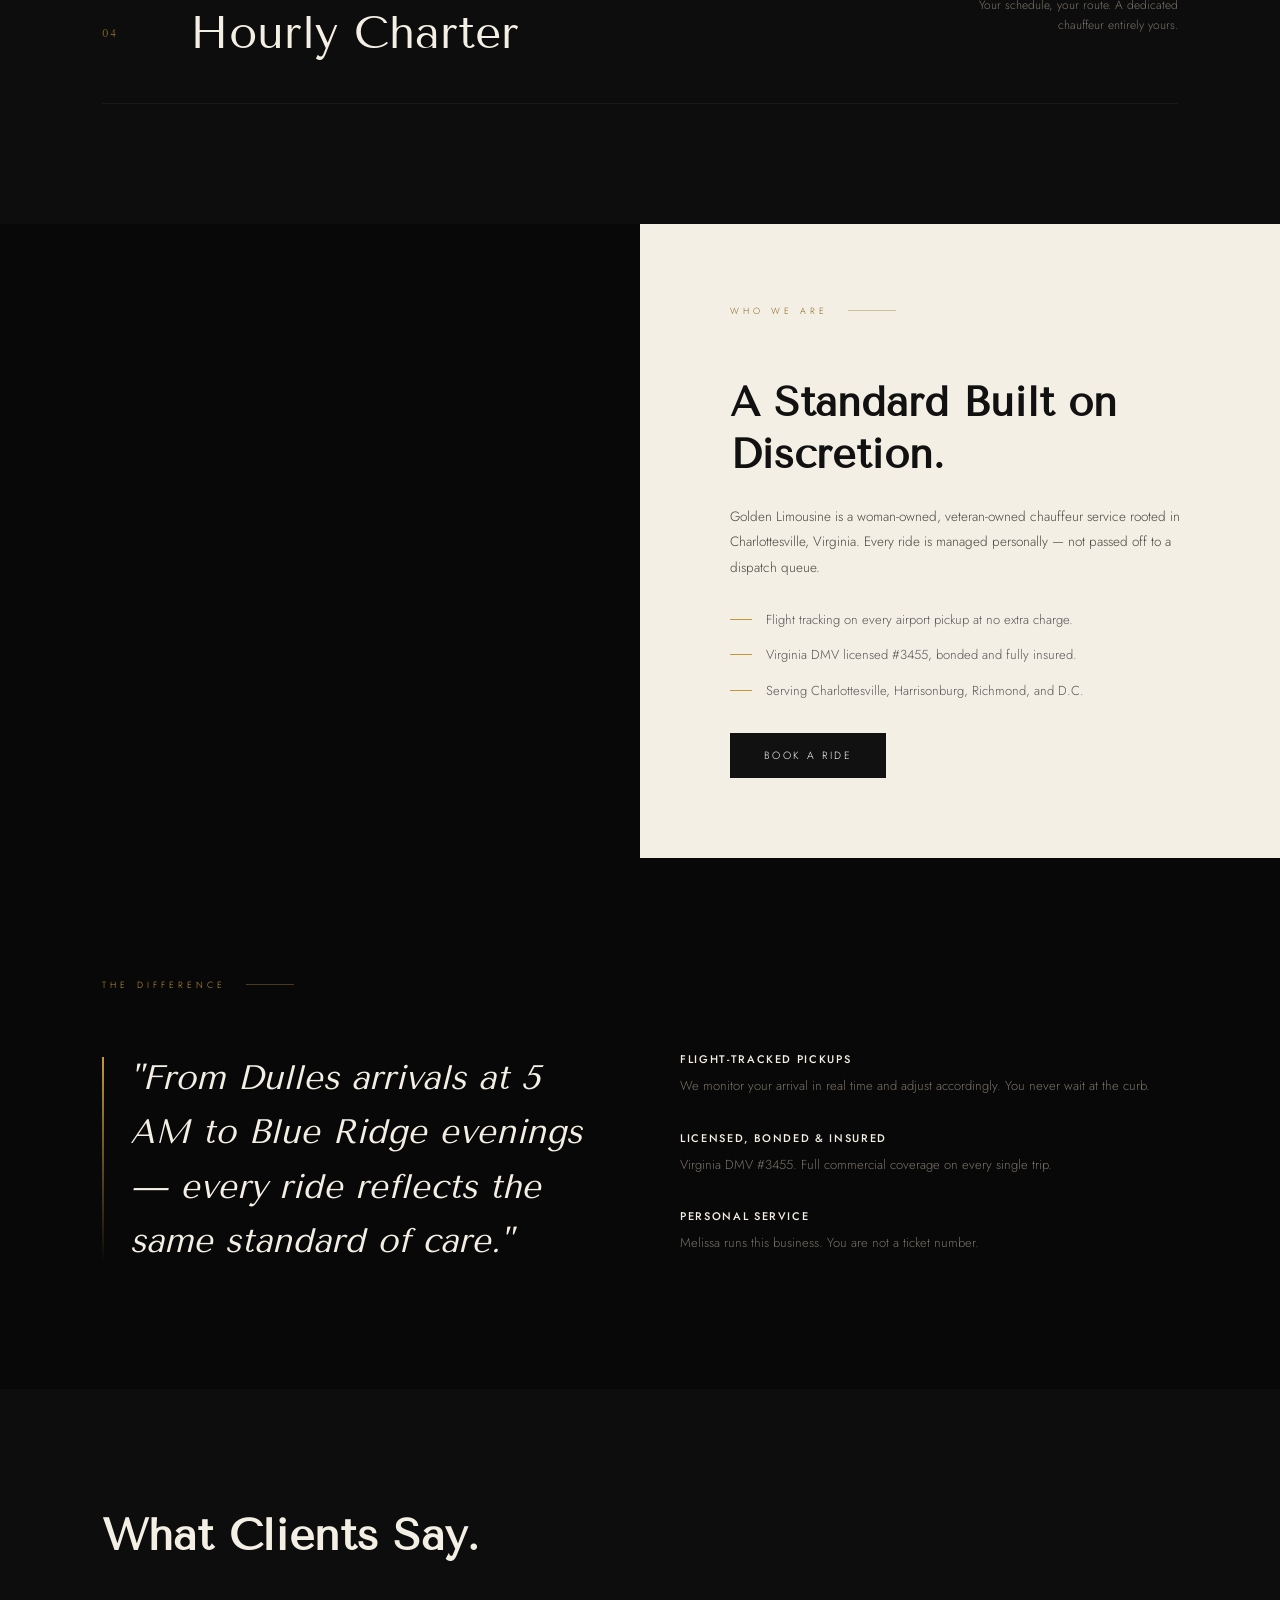
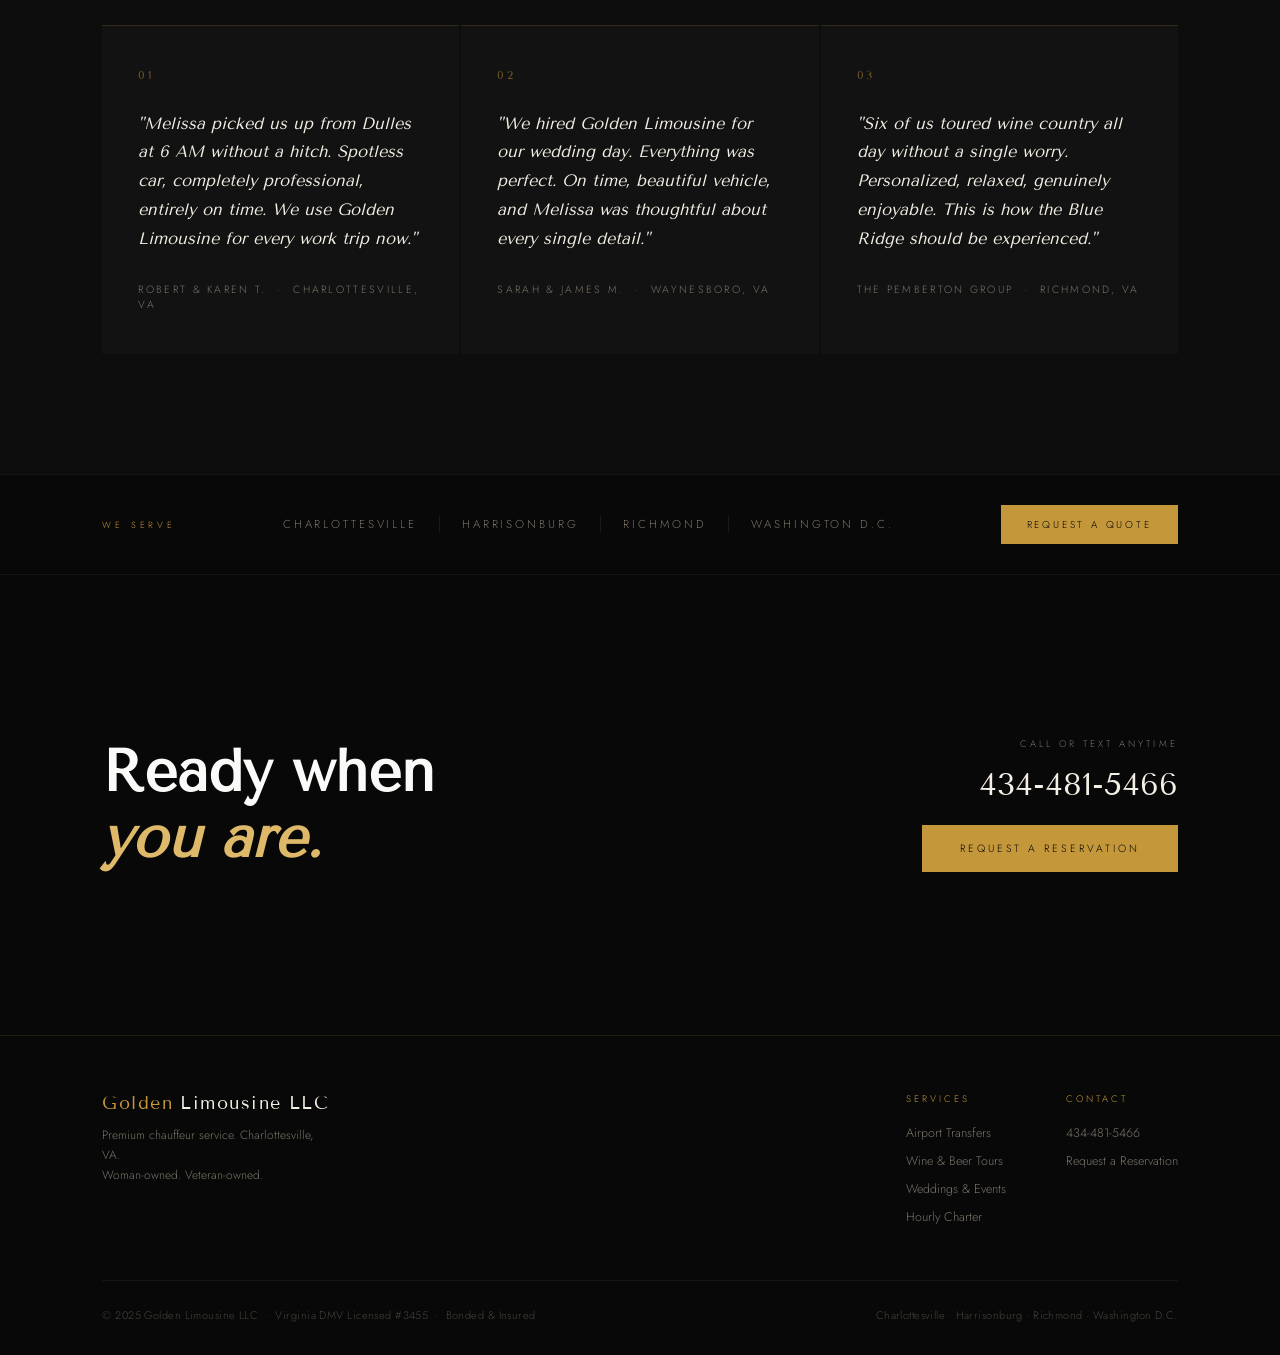
==== commit 044dbf9a: "Fix footer nav fixed-position bug, remove old styles.css and script.js" ====
--- a/index.html
+++ b/index.html
@@ -27,13 +27,16 @@
 .nav-reserve:hover{background:var(--gold);color:var(--black)!important}
 .burger{display:none;flex-direction:column;gap:7px;cursor:pointer;background:none;border:none;padding:4px}
 .burger span{width:26px;height:1px;background:var(--gold);display:block}
-.mob-menu{display:none;position:fixed;inset:0;background:var(--black);z-index:99;flex-direction:column;justify-content:center;padding:0 10vw}
+.mob-menu{display:none;position:fixed;inset:0;background:#080808;z-index:9999;flex-direction:column;justify-content:center;padding:0 10vw}
 .mob-menu.open{display:flex}
-.mob-menu a{font-family:'Tenor Sans',serif;font-size:clamp(30px,5vw,42px);color:var(--cream);text-decoration:none;padding:16px 0 16px 36px;border-bottom:1px solid rgba(255,255,255,0.05);transition:color 0.3s,padding-left 0.3s}
-.mob-menu a:hover{color:var(--gold);padding-left:48px}
-.mob-close{position:absolute;top:24px;right:32px;background:none;border:none;color:var(--gray);font-size:32px;cursor:pointer;font-family:'Jost',sans-serif;font-weight:200;line-height:1}
-.hero{position:relative;height:100vh;min-height:620px;display:flex;align-items:flex-end;overflow:hidden}
-.hero-bg{position:absolute;inset:0;background-image:url('https://images.unsplash.com/photo-1549317661-bd32c8ce0105?auto=format&fit=crop&w=1920&q=85');background-size:cover;background-position:center 35%;animation:zoom 14s ease-out forwards}
+.mob-menu a{font-family:'Tenor Sans',serif;font-size:clamp(28px,5vw,42px);color:var(--cream);text-decoration:none;padding:18px 0 18px 0;border-bottom:1px solid rgba(255,255,255,0.06);transition:color 0.3s,letter-spacing 0.3s;display:block}
+.mob-menu a:hover{color:var(--gold);letter-spacing:0.05em}
+.mob-close{position:absolute;top:28px;right:32px;background:none;border:none;color:var(--gray);font-size:28px;cursor:pointer;font-family:'Jost',sans-serif;font-weight:200;line-height:1;transition:color 0.3s}
+.mob-close:hover{color:var(--gold)}
+.mob-overlay{position:fixed;inset:0;background:rgba(0,0,0,0.6);z-index:9998;opacity:0;pointer-events:none;transition:opacity 0.4s ease}
+.mob-overlay.open{opacity:1;pointer-events:all}
+.hero{isolation:isolate;position:relative;height:100vh;min-height:620px;display:flex;align-items:flex-end;overflow:hidden}
+.hero-bg{position:absolute;inset:0;background-image:url('https://images.pexels.com/photos/3764984/pexels-photo-3764984.jpeg?auto=compress&cs=tinysrgb&w=1920');background-size:cover;background-position:center 35%;animation:zoom 14s ease-out forwards}
 @keyframes zoom{from{transform:scale(1.06)}to{transform:scale(1.0)}}
 .hero-ov{position:absolute;inset:0;background:linear-gradient(120deg,rgba(8,8,8,0.9) 0%,rgba(8,8,8,0.55) 55%,rgba(8,8,8,0.3) 100%)}
 .hero-ov2{position:absolute;bottom:0;left:0;right:0;height:280px;background:linear-gradient(to top,var(--black),transparent)}
@@ -104,7 +107,7 @@
 .areas-list span{font-size:11.5px;letter-spacing:0.25em;text-transform:uppercase;color:var(--gray);padding:0 22px;border-right:1px solid rgba(255,255,255,0.07)}
 .areas-list span:last-child{border-right:none}
 .cta{position:relative;min-height:460px;display:flex;align-items:center;overflow:hidden}
-.cta-bg{position:absolute;inset:0;background-image:url('https://images.unsplash.com/photo-1449965408869-eaa3f722e40d?auto=format&fit=crop&w=1920&q=85');background-size:cover;background-position:center;background-attachment:fixed}
+.cta-bg{position:absolute;inset:0;background-image:url('https://images.pexels.com/photos/316093/pexels-photo-316093.jpeg?auto=compress&cs=tinysrgb&w=1920');background-size:cover;background-position:center;background-attachment:fixed}
 .cta-ov{position:absolute;inset:0;background:rgba(8,8,8,0.8)}
 .cta-body{position:relative;z-index:2;padding:80px 8vw;display:flex;align-items:center;justify-content:space-between;width:100%;gap:48px}
 .cta-h{font-family:'Tenor Sans',serif;font-size:clamp(30px,4.5vw,58px);color:var(--white);line-height:1.15}
@@ -151,6 +154,7 @@
   </ul>
   <button class="burger" onclick="openM()" aria-label="Menu"><span></span><span></span></button>
 </nav>
+<div class="mob-overlay" id="mobOverlay" onclick="closeM()"></div>
 <div class="mob-menu" id="mob">
   <button class="mob-close" onclick="closeM()">&#x2715;</button>
   <a href="index.html" onclick="closeM()">Home</a>
@@ -206,7 +210,7 @@
   </div>
 </section>
 <div class="split reveal">
-  <div class="split-img" style="background-image:url('https://images.unsplash.com/photo-1519671482749-fd09be7ccebf?auto=format&fit=crop&w=1200&q=85')"></div>
+  <div class="split-img" style="background-image:url('https://images.pexels.com/photos/1470405/pexels-photo-1470405.jpeg?auto=compress&cs=tinysrgb&w=1200')"></div>
   <div class="split-txt">
     <div class="sec-label">Who We Are</div>
     <h2 class="split-h">A Standard Built on Discretion.</h2>
@@ -258,18 +262,26 @@
 <footer>
   <div class="ft-top">
     <div><a href="index.html" class="ft-logo"><span>Golden</span> Limousine LLC</a><p class="ft-tag">Premium chauffeur service. Charlottesville, VA.<br>Woman-owned. Veteran-owned.</p></div>
-    <nav class="ft-nav">
+    <div class="ft-nav">
       <div class="ft-col"><div class="ft-col-h">Services</div><a href="airport-transfers.html">Airport Transfers</a><a href="wine-beer-tours.html">Wine &amp; Beer Tours</a><a href="wedding-event.html">Weddings &amp; Events</a><a href="hourly-charter.html">Hourly Charter</a></div>
       <div class="ft-col"><div class="ft-col-h">Contact</div><a href="tel:4344815466">434-481-5466</a><a href="contact.html">Request a Reservation</a></div>
-    </nav>
+    </div>
   </div>
   <div class="ft-bot"><p class="ft-copy">&copy; 2025 Golden Limousine LLC &nbsp;&middot;&nbsp; Virginia DMV Licensed #3455 &nbsp;&middot;&nbsp; Bonded &amp; Insured</p><p class="ft-copy">Charlottesville &middot; Harrisonburg &middot; Richmond &middot; Washington D.C.</p></div>
 </footer>
 <script>
 const nav=document.getElementById('nav');
 window.addEventListener('scroll',()=>nav.classList.toggle('scrolled',scrollY>60));
-function openM(){document.getElementById('mob').classList.add('open');document.body.style.overflow='hidden'}
-function closeM(){document.getElementById('mob').classList.remove('open');document.body.style.overflow=''}
+function openM(){
+  document.getElementById('mob').classList.add('open');
+  document.getElementById('mobOverlay').classList.add('open');
+  document.body.style.overflow='hidden';
+}
+function closeM(){
+  document.getElementById('mob').classList.remove('open');
+  document.getElementById('mobOverlay').classList.remove('open');
+  document.body.style.overflow='';
+}
 const obs=new IntersectionObserver(es=>es.forEach(e=>{if(e.isIntersecting){e.target.classList.add('visible');obs.unobserve(e.target)}}),{threshold:0.1});
 document.querySelectorAll('.reveal').forEach(el=>obs.observe(el));
 </script>
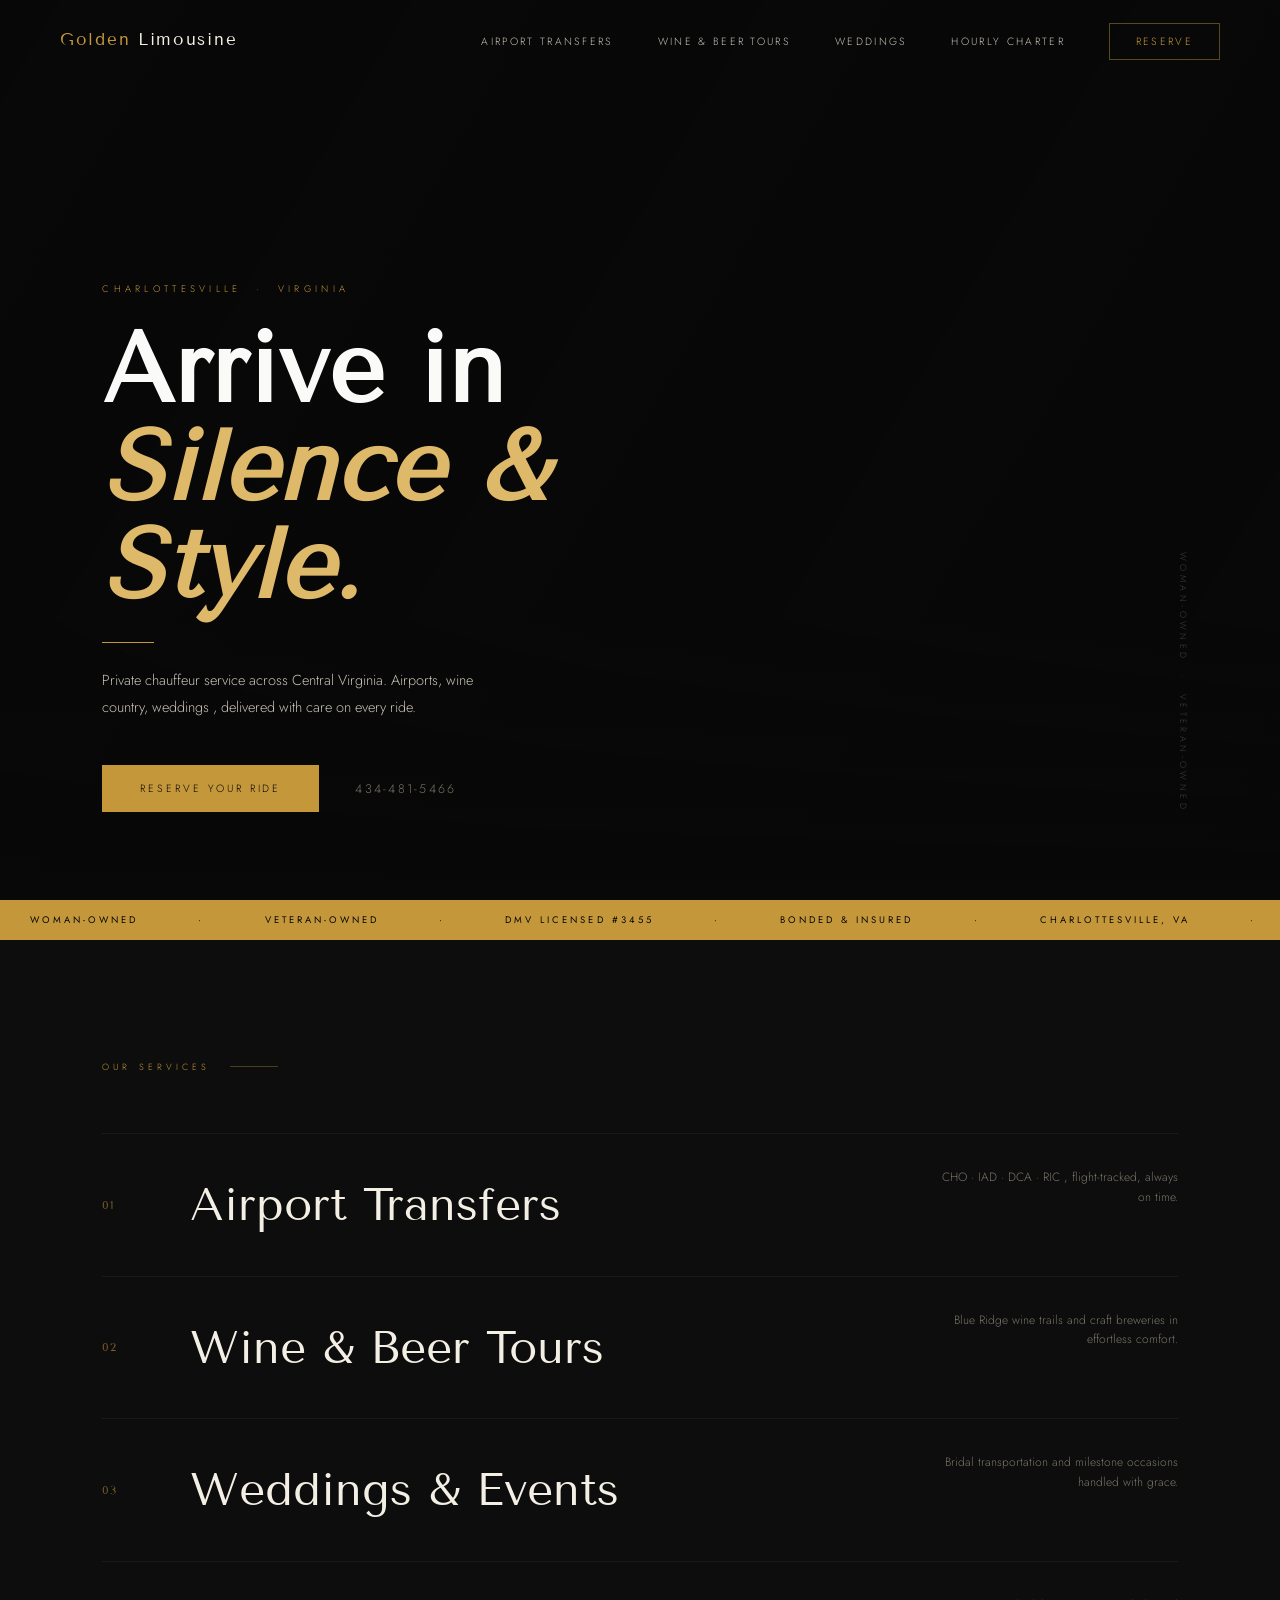
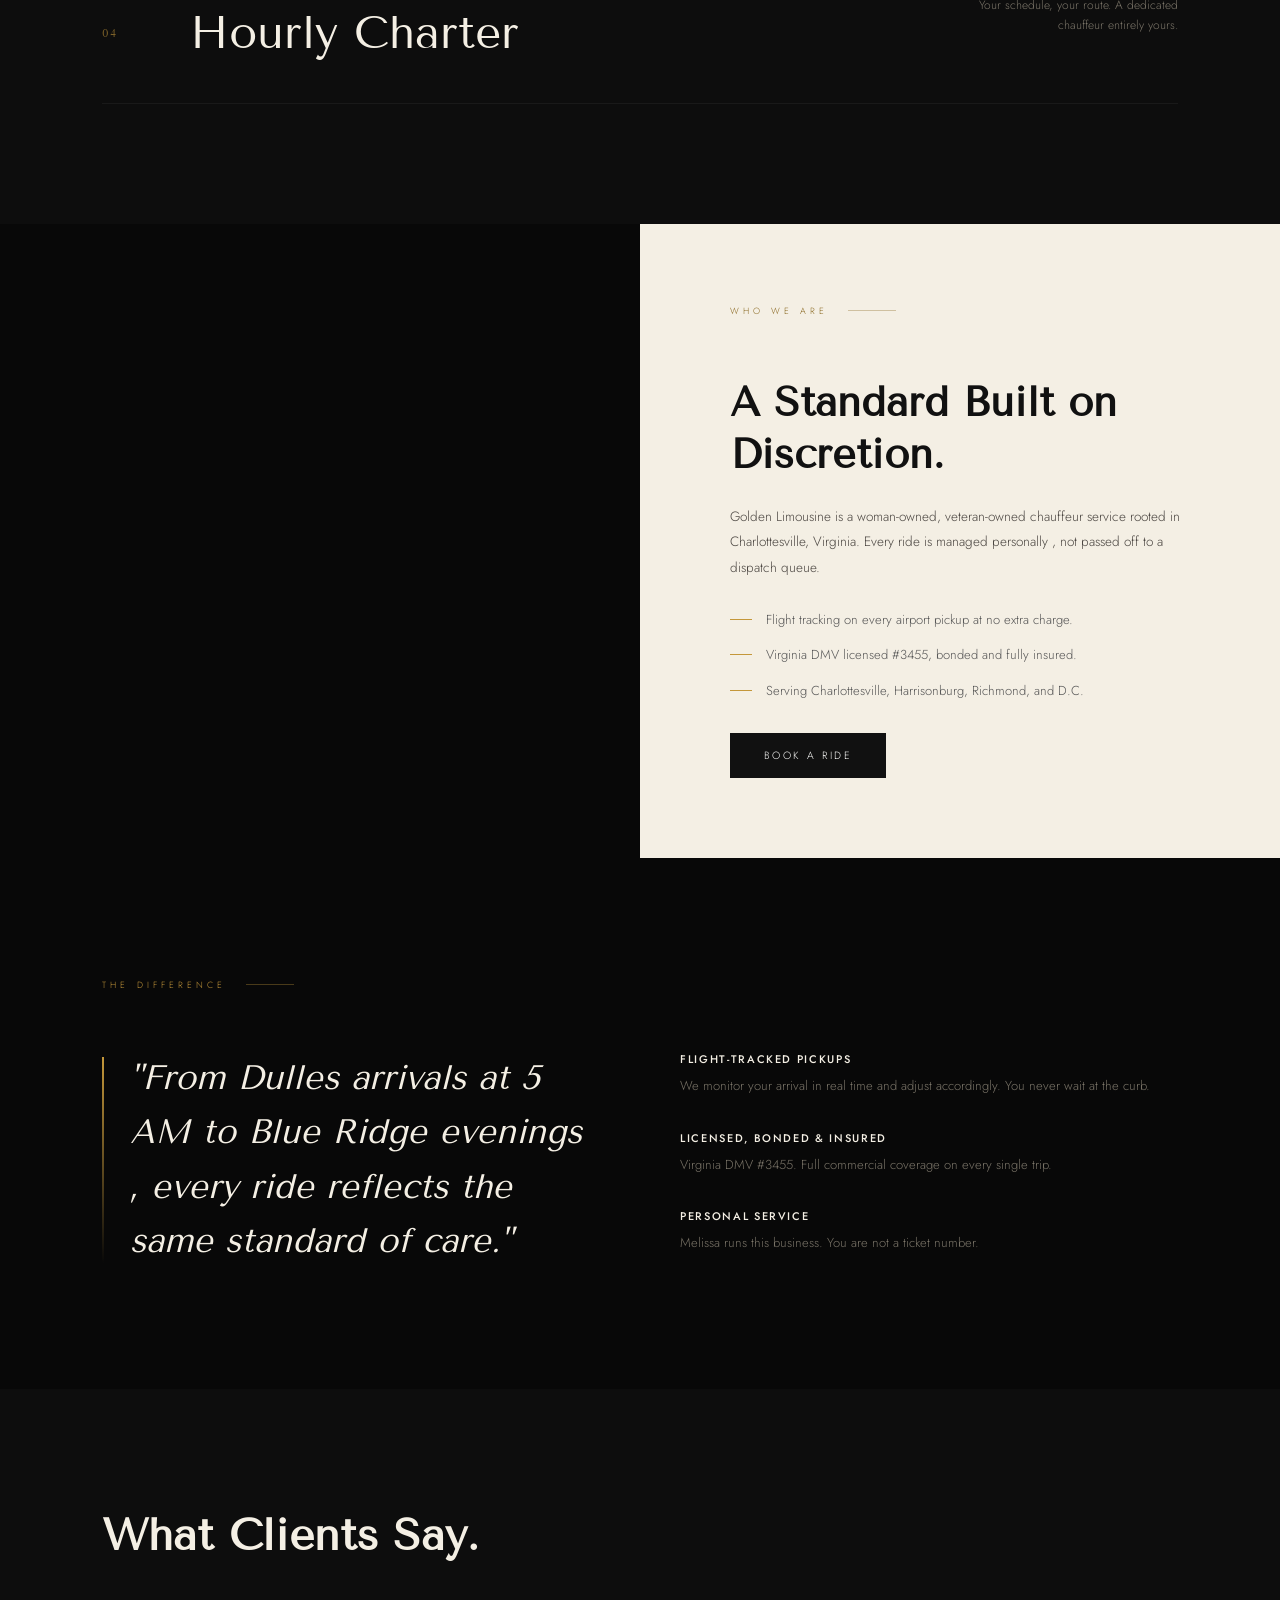
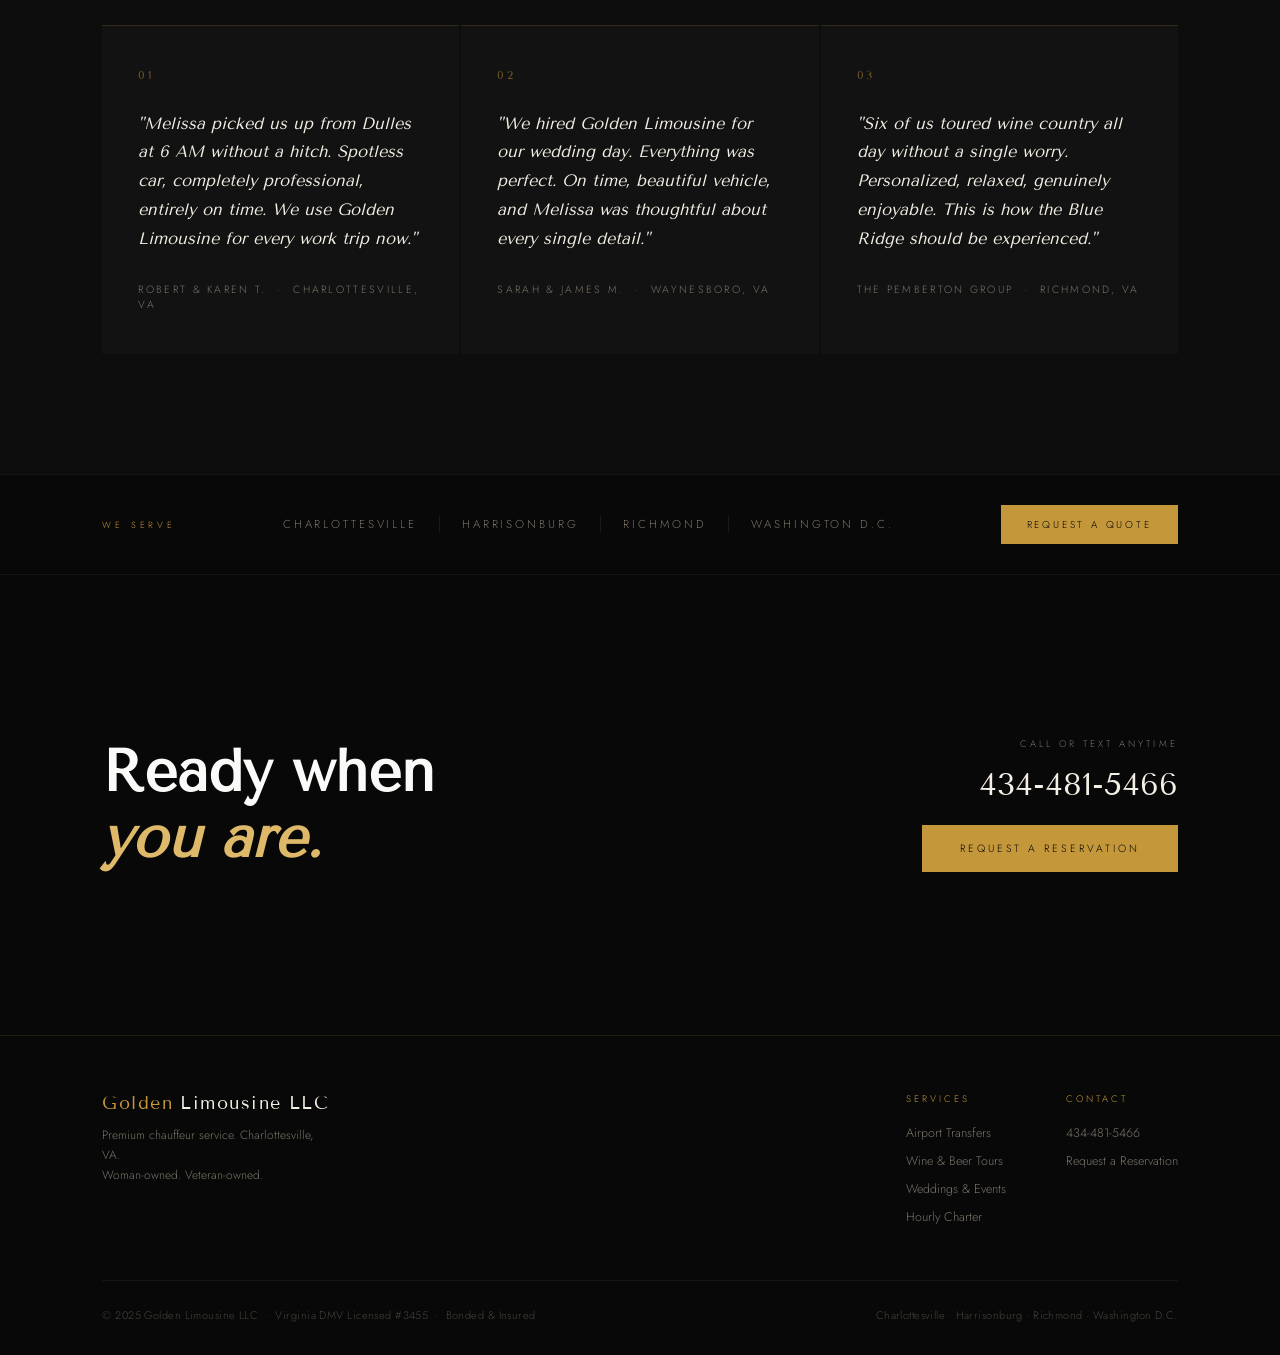
==== commit 099c41f9: "Remove all em dashes" ====
--- a/index.html
+++ b/index.html
@@ -4,7 +4,7 @@
 <meta charset="UTF-8">
 <meta name="viewport" content="width=device-width, initial-scale=1.0">
 <title>Luxury Chauffeur Service Charlottesville VA | Golden Limousine LLC</title>
-<meta name="description" content="Golden Limousine — premium chauffeur service in Charlottesville, VA. Airport transfers to Dulles, Reagan & Richmond. Wine tours, weddings & hourly charter. Woman & veteran-owned.">
+<meta name="description" content="Golden Limousine, premium chauffeur service in Charlottesville, VA. Airport transfers to Dulles, Reagan & Richmond. Wine tours, weddings & hourly charter. Woman & veteran-owned.">
 <link rel="preconnect" href="https://fonts.googleapis.com">
 <link rel="preconnect" href="https://fonts.gstatic.com" crossorigin>
 <link href="https://fonts.googleapis.com/css2?family=Tenor+Sans&family=Jost:wght@200;300;400;500&display=swap" rel="stylesheet">
@@ -172,7 +172,7 @@
     <p class="hero-eye">Charlottesville &nbsp;&middot;&nbsp; Virginia</p>
     <h1 class="hero-h1">Arrive in<br><em>Silence &amp; Style.</em></h1>
     <div class="hero-rule"></div>
-    <p class="hero-p">Private chauffeur service across Central Virginia. Airports, wine country, weddings &mdash; delivered with care on every ride.</p>
+    <p class="hero-p">Private chauffeur service across Central Virginia. Airports, wine country, weddings , delivered with care on every ride.</p>
     <div class="hero-btns">
       <a href="contact.html" class="btn-gold">Reserve Your Ride</a>
       <a href="tel:4344815466" class="hero-tel">434-481-5466</a>
@@ -193,7 +193,7 @@
   <div class="svc-list">
     <a href="airport-transfers.html" class="svc-row reveal">
       <span class="svc-n">01</span><span class="svc-name">Airport Transfers</span>
-      <div class="svc-right"><p class="svc-desc">CHO &middot; IAD &middot; DCA &middot; RIC &mdash; flight-tracked, always on time.</p><span class="svc-arr">&#8594;</span></div>
+      <div class="svc-right"><p class="svc-desc">CHO &middot; IAD &middot; DCA &middot; RIC , flight-tracked, always on time.</p><span class="svc-arr">&#8594;</span></div>
     </a>
     <a href="wine-beer-tours.html" class="svc-row reveal d1">
       <span class="svc-n">02</span><span class="svc-name">Wine &amp; Beer Tours</span>
@@ -214,7 +214,7 @@
   <div class="split-txt">
     <div class="sec-label">Who We Are</div>
     <h2 class="split-h">A Standard Built on Discretion.</h2>
-    <p class="split-p">Golden Limousine is a woman-owned, veteran-owned chauffeur service rooted in Charlottesville, Virginia. Every ride is managed personally &mdash; not passed off to a dispatch queue.</p>
+    <p class="split-p">Golden Limousine is a woman-owned, veteran-owned chauffeur service rooted in Charlottesville, Virginia. Every ride is managed personally , not passed off to a dispatch queue.</p>
     <ul class="split-pts">
       <li>Flight tracking on every airport pickup at no extra charge.</li>
       <li>Virginia DMV licensed #3455, bonded and fully insured.</li>
@@ -226,7 +226,7 @@
 <section class="exp">
   <div class="sec-label reveal">The Difference</div>
   <div class="exp-grid">
-    <div class="exp-q reveal">"From Dulles arrivals at 5 AM to Blue Ridge evenings &mdash; every ride reflects the same standard of care."</div>
+    <div class="exp-q reveal">"From Dulles arrivals at 5 AM to Blue Ridge evenings , every ride reflects the same standard of care."</div>
     <div class="exp-pts">
       <div class="reveal"><div class="exp-pt-title">Flight-Tracked Pickups</div><div class="exp-pt-body">We monitor your arrival in real time and adjust accordingly. You never wait at the curb.</div></div>
       <div class="reveal d1"><div class="exp-pt-title">Licensed, Bonded &amp; Insured</div><div class="exp-pt-body">Virginia DMV #3455. Full commercial coverage on every single trip.</div></div>
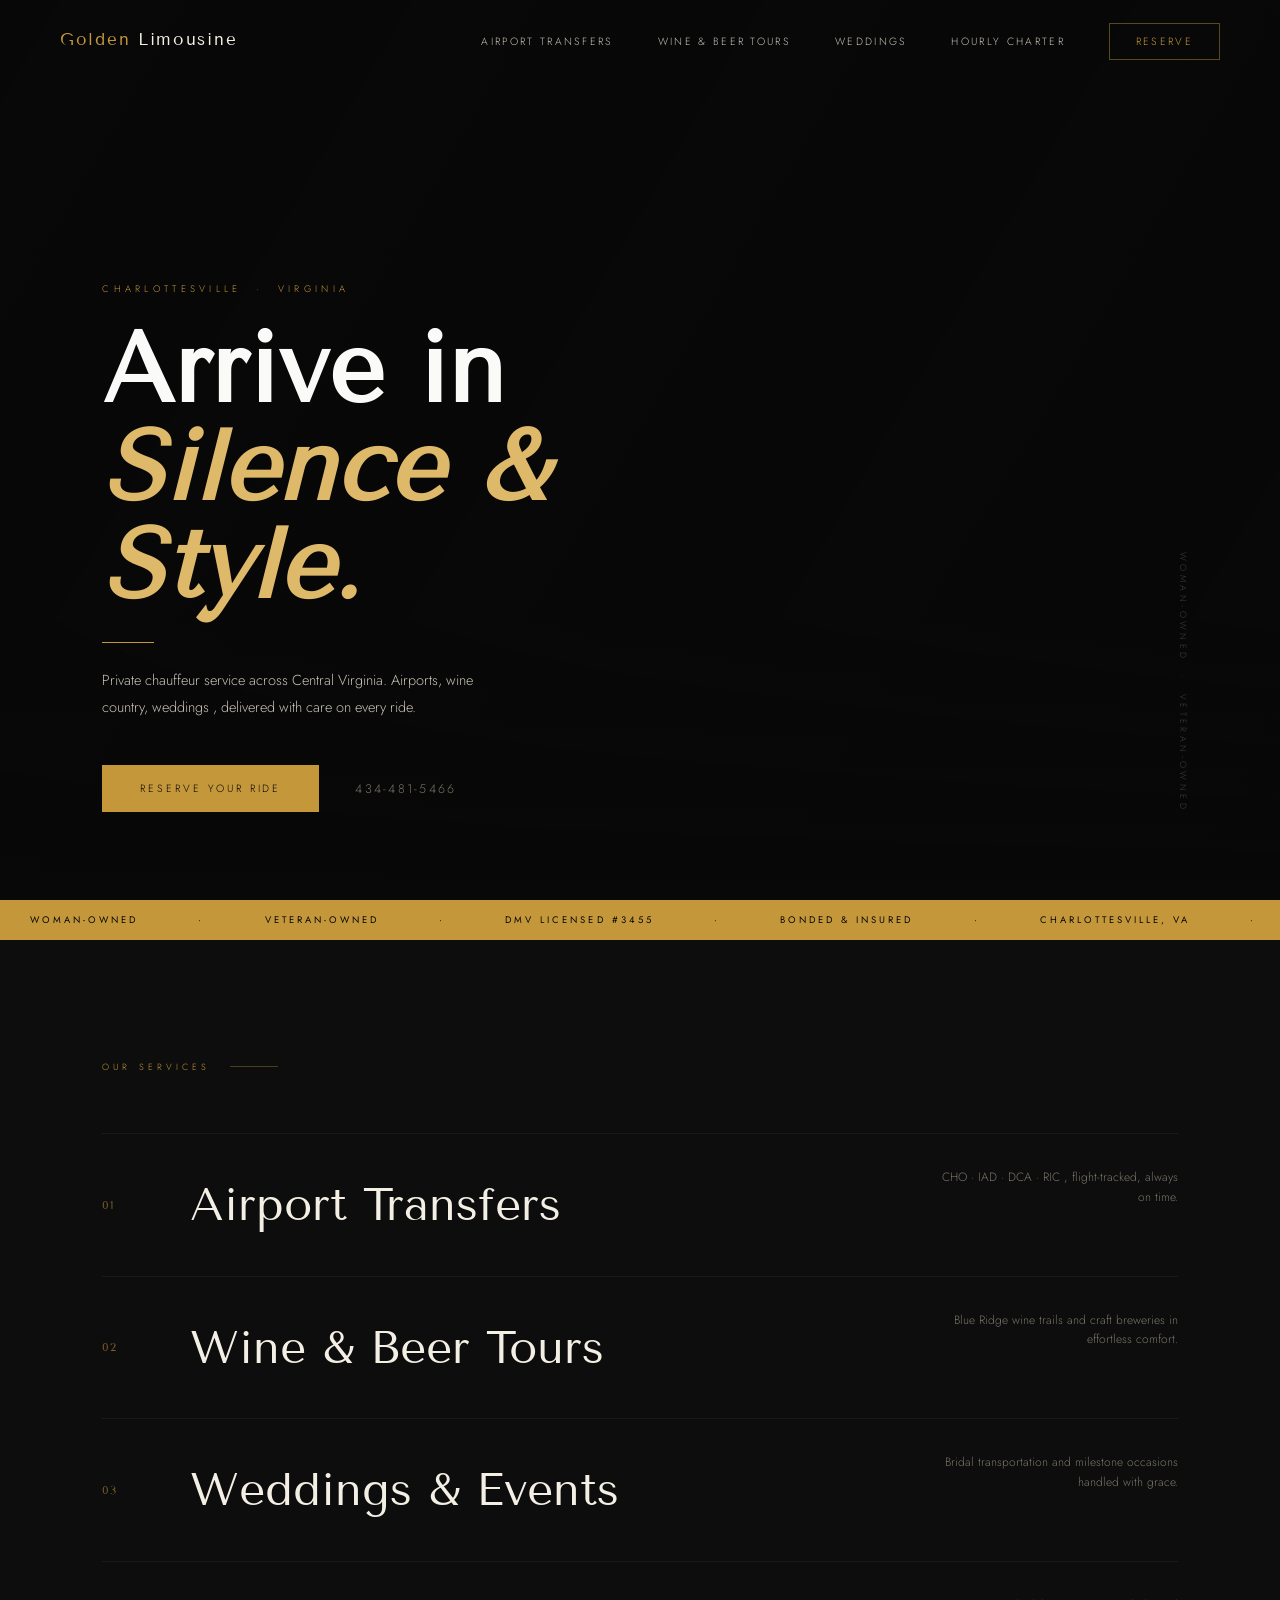
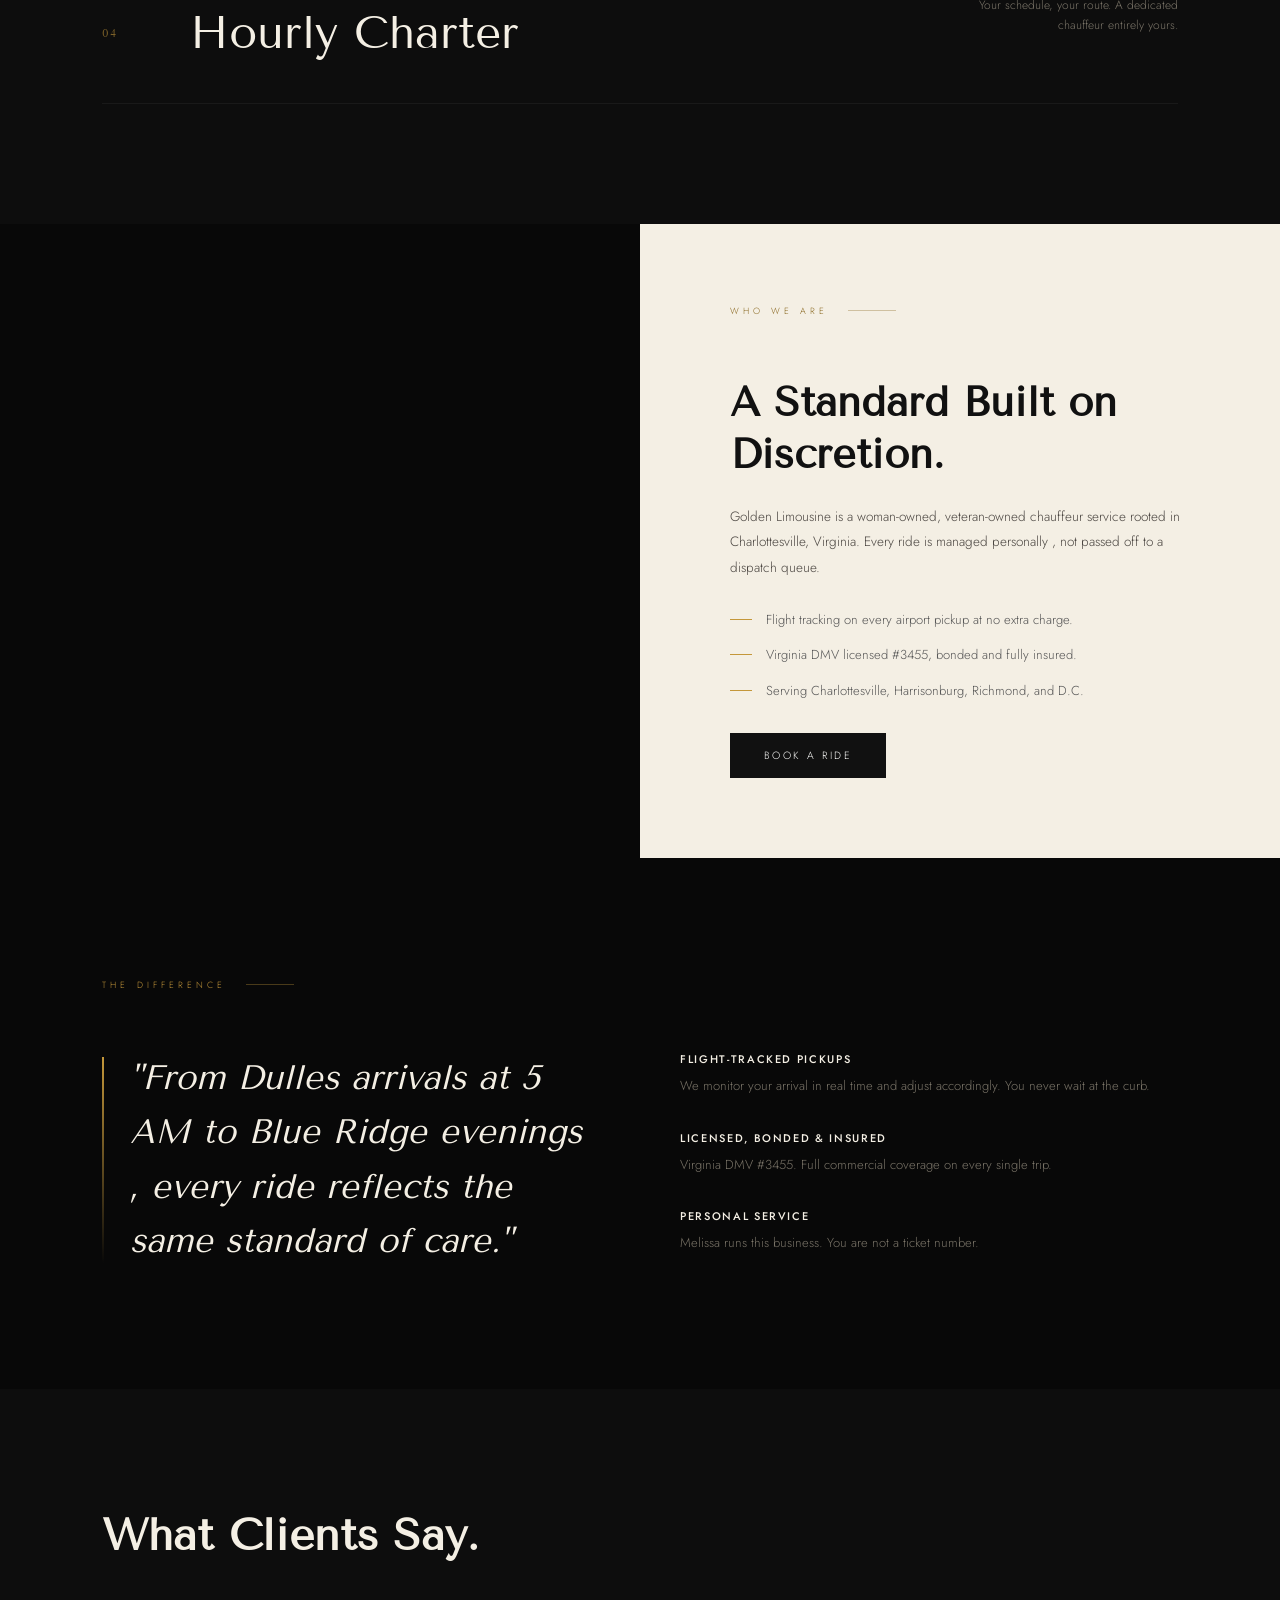
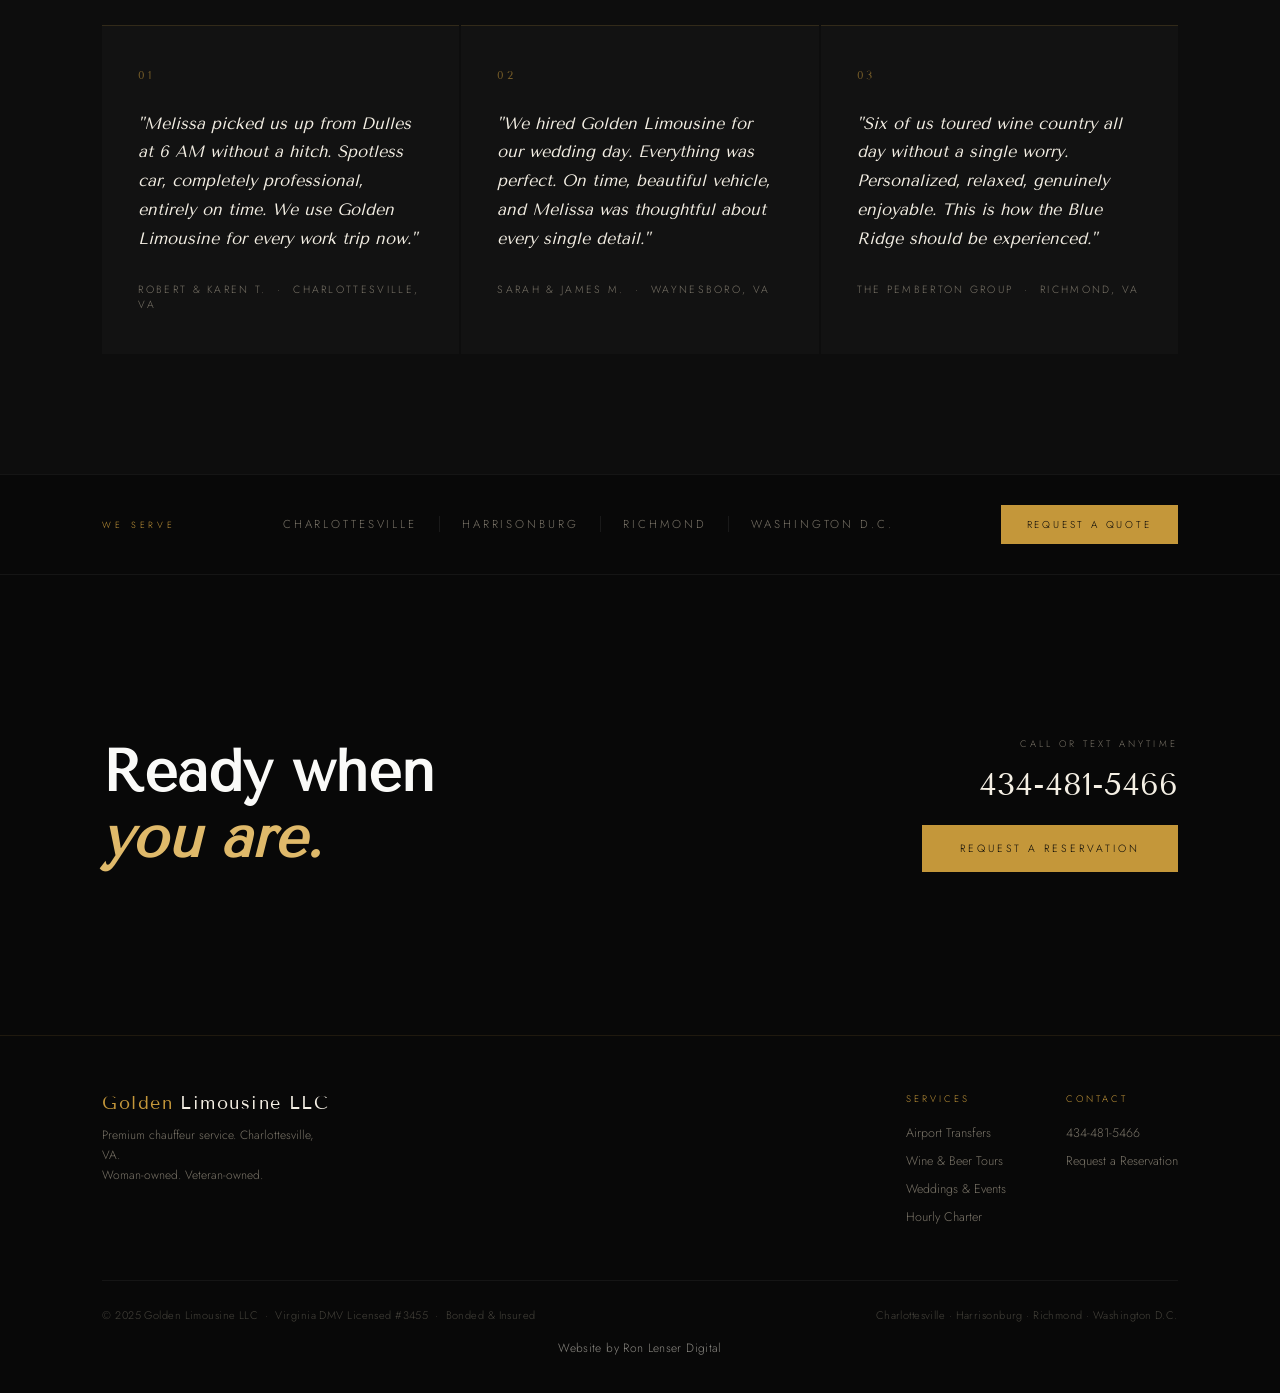
==== commit b1c91639: "Add designer credit footer link" ====
--- a/index.html
+++ b/index.html
@@ -268,6 +268,8 @@
     </div>
   </div>
   <div class="ft-bot"><p class="ft-copy">&copy; 2025 Golden Limousine LLC &nbsp;&middot;&nbsp; Virginia DMV Licensed #3455 &nbsp;&middot;&nbsp; Bonded &amp; Insured</p><p class="ft-copy">Charlottesville &middot; Harrisonburg &middot; Richmond &middot; Washington D.C.</p></div>
+
+<div style="text-align:center;padding:16px 0 4px;font-size:12px;opacity:.55;letter-spacing:.03em;"><a href="https://ronlenserdigital.com" target="_blank" rel="noopener" style="color:inherit;text-decoration:none;">Website by Ron Lenser Digital</a></div>
 </footer>
 <script>
 const nav=document.getElementById('nav');
